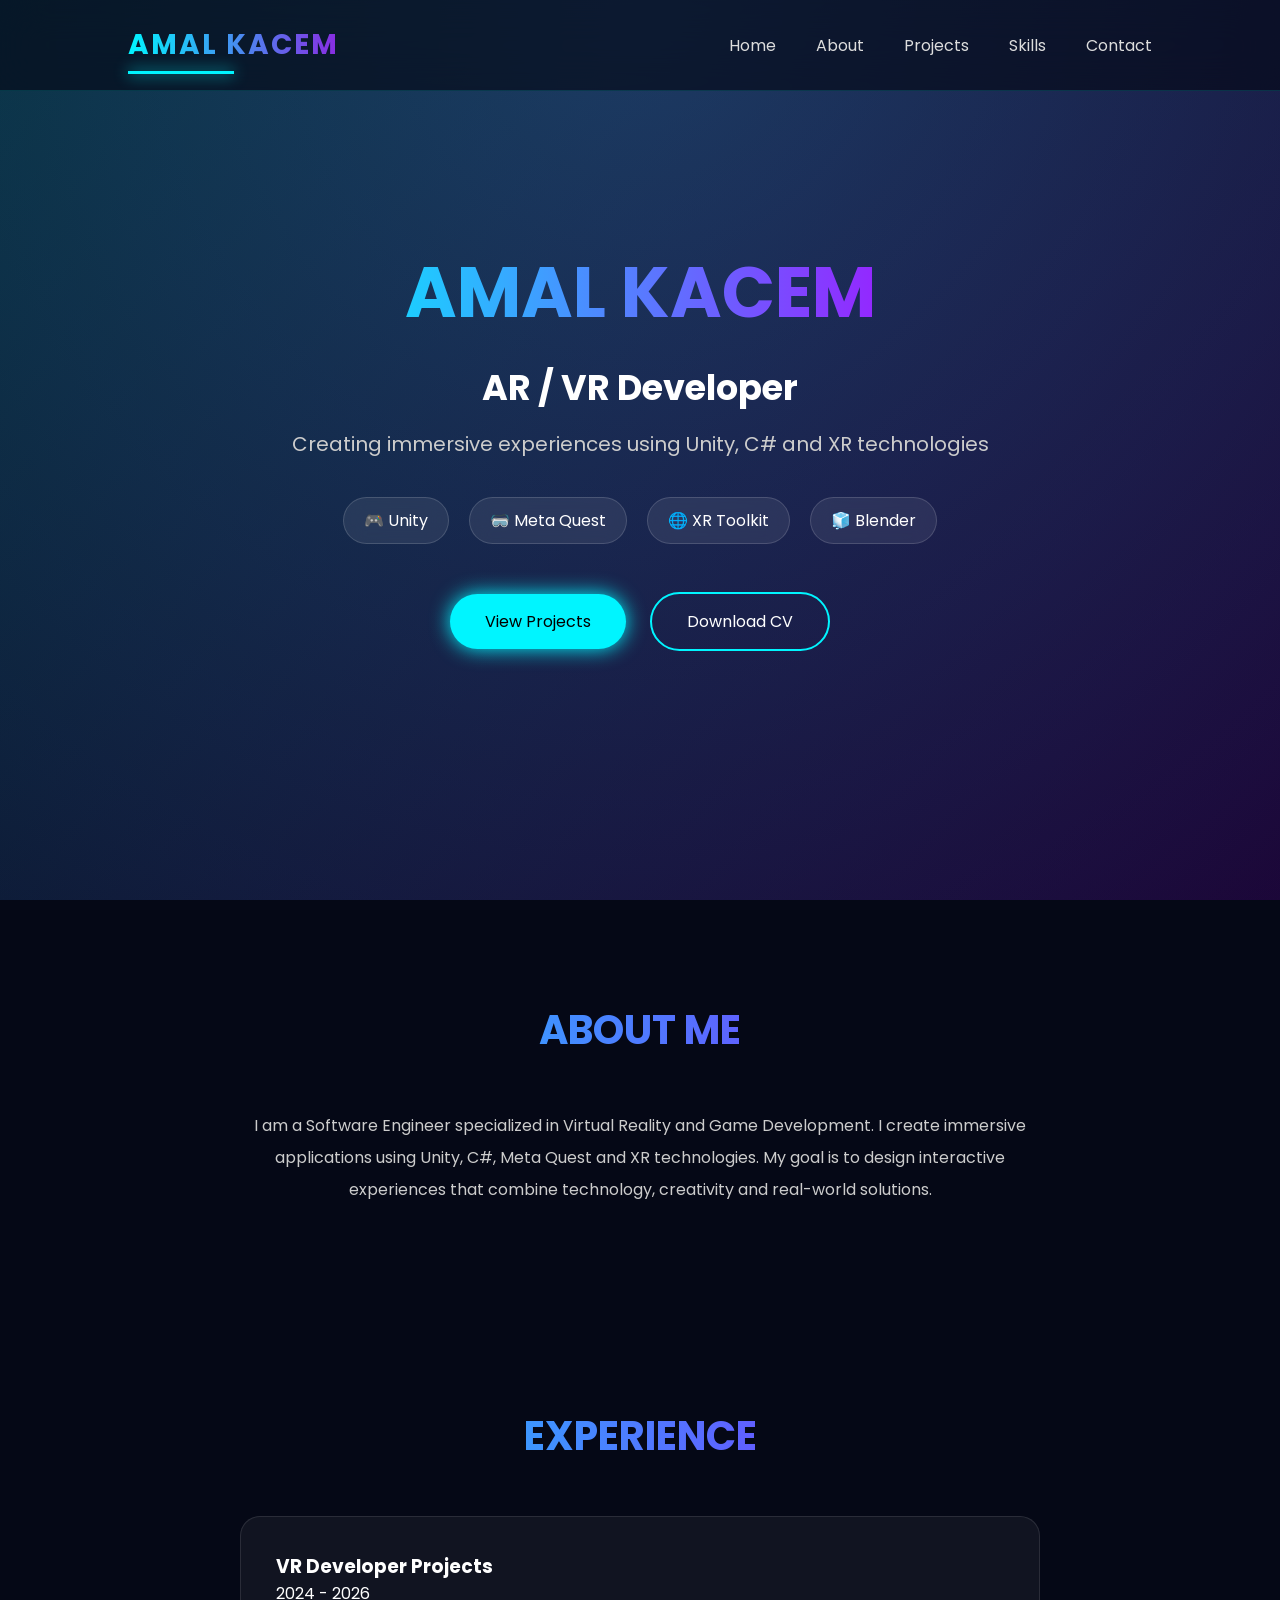
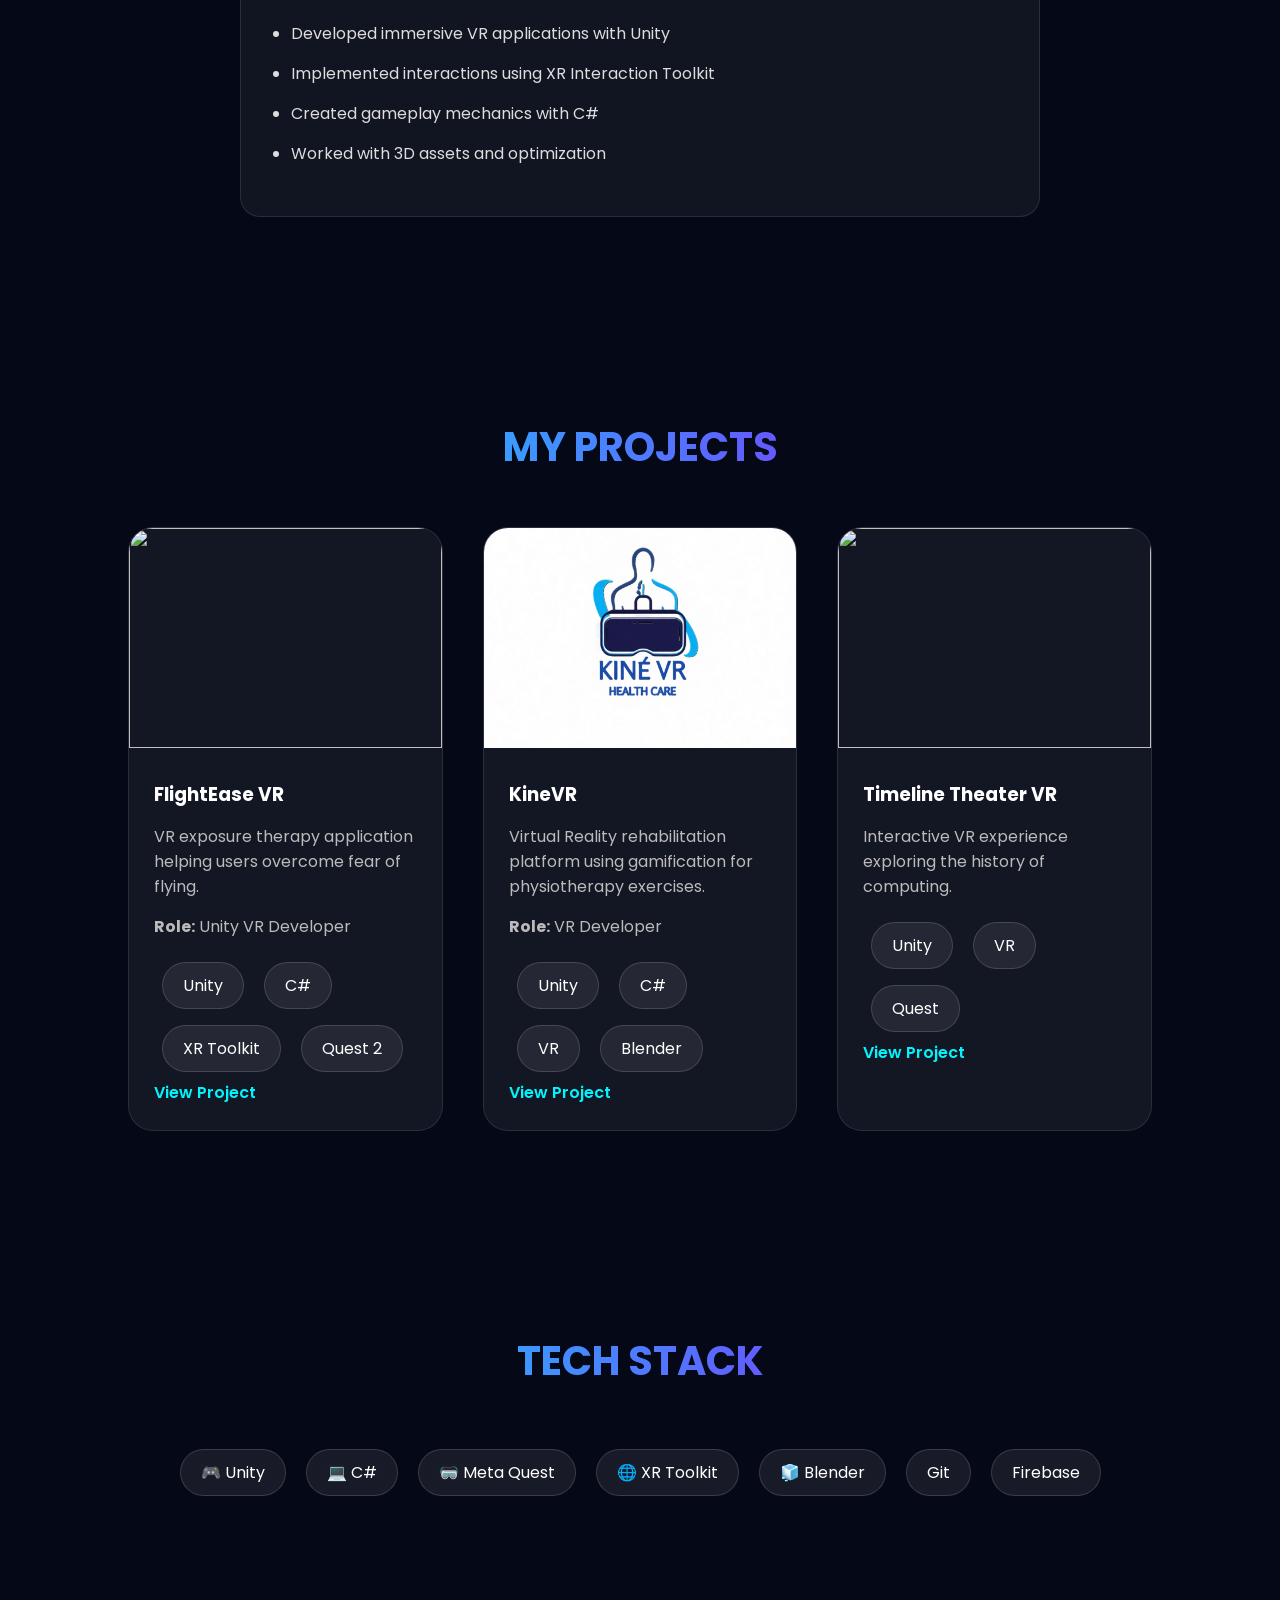
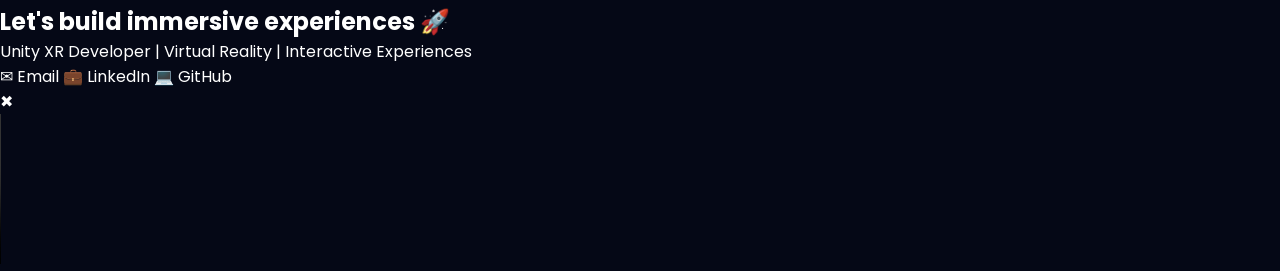
==== index.html @ 582f767a "Update index.html" ====
<!DOCTYPE html>
<html lang="en">

<head>
<meta charset="UTF-8">
<meta name="viewport" content="width=device-width, initial-scale=1.0">

<title>Amal Kacem | AR/VR Developer</title>

<link rel="stylesheet" href="style.css">

<link href="https://fonts.googleapis.com/css2?family=Poppins:wght@300;500;600;700&display=swap" rel="stylesheet">

</head>


<body>


<!-- NAVBAR -->

<header>

<nav>

<div class="logo">
AMAL KACEM
</div>


<div class="nav-links">

<a href="#home">Home</a>
<a href="#about">About</a>
<a href="#projects">Projects</a>
<a href="#skills">Skills</a>
<a href="#contact">Contact</a>

</div>

</nav>

</header>




<!-- HERO -->

<section id="home" class="hero">


<div class="overlay"></div>


<div class="hero-content">


<h1>
AMAL KACEM
</h1>


<h2>
AR / VR Developer
</h2>


<p>
Creating immersive experiences using Unity,
C# and XR technologies
</p>



<div class="badges">

<span>🎮 Unity</span>
<span>🥽 Meta Quest</span>
<span>🌐 XR Toolkit</span>
<span>🧊 Blender</span>

</div>



<div class="buttons">

<a href="#projects" class="btn neon">
View Projects
</a>


<a href="CV UNITY DEV ENG.pdf"
target="_blank"
class="btn outline">

Download CV

</a>


</div>


</div>


</section>







<!-- ABOUT -->


<section id="about" class="section about">


<div>

<h2 class="section-title">
ABOUT ME
</h2>


<p>

I am a Software Engineer specialized in
Virtual Reality and Game Development.

I create immersive applications using
Unity, C#, Meta Quest and XR technologies.

My goal is to design interactive experiences
that combine technology, creativity and real-world solutions.

</p>


</div>


</section>







<!-- EXPERIENCE -->


<section class="section">


<h2 class="section-title">
EXPERIENCE
</h2>



<div class="experience-card">


<h3>
VR Developer Projects
</h3>


<p>
2024 - 2026
</p>


<ul>

<li>
Developed immersive VR applications with Unity
</li>


<li>
Implemented interactions using XR Interaction Toolkit
</li>


<li>
Created gameplay mechanics with C#
</li>


<li>
Worked with 3D assets and optimization
</li>


</ul>


</div>


</section>









<!-- PROJECTS -->

<section id="projects" class="section">


<h2 class="section-title">
MY PROJECTS
</h2>



<div class="projects-grid">





<div class="project-card">


<div class="card-image">

<img src="Assets/images/FlightEase.png">

</div>



<div class="card-content">


<h3>
FlightEase VR
</h3>


<p>

VR exposure therapy application
helping users overcome fear of flying.

</p>


<p>

<strong>Role:</strong>
Unity VR Developer

</p>


<div class="tags">

<span>Unity</span>
<span>C#</span>
<span>XR Toolkit</span>
<span>Quest 2</span>

</div>


<a class="project-btn"
onclick="openProject('aerophobia')">

View Project

</a>


</div>


</div>








<div class="project-card">


<div class="card-image">

<img src="Assets/images/KinéVR.png">

</div>



<div class="card-content">


<h3>
KineVR
</h3>


<p>

Virtual Reality rehabilitation platform
using gamification for physiotherapy exercises.

</p>


<p>

<strong>Role:</strong>
VR Developer

</p>


<div class="tags">

<span>Unity</span>
<span>C#</span>
<span>VR</span>
<span>Blender</span>

</div>


<a class="project-btn">

View Project

</a>


</div>


</div>









<div class="project-card">


<div class="card-image">

<img src="Assets/images/Computing History.png">

</div>



<div class="card-content">


<h3>
Timeline Theater VR
</h3>


<p>

Interactive VR experience exploring
the history of computing.

</p>



<div class="tags">

<span>Unity</span>
<span>VR</span>
<span>Quest</span>

</div>


<a class="project-btn">

View Project

</a>


</div>


</div>




</div>


</section>









<!-- SKILLS -->


<section id="skills" class="section">


<h2 class="section-title">
TECH STACK
</h2>


<div class="skills">


<span>🎮 Unity</span>
<span>💻 C#</span>
<span>🥽 Meta Quest</span>
<span>🌐 XR Toolkit</span>
<span>🧊 Blender</span>
<span>Git</span>
<span>Firebase</span>


</div>


</section>








<!-- CONTACT -->


<footer id="contact" class="contact">

<h2>
Let's build immersive experiences 🚀
</h2>

<p>
Unity XR Developer | Virtual Reality | Interactive Experiences
</p>


<div class="icons">

<a href="mailto:kacemamel8@gmail.com">
✉ Email
</a>


<a href="https://www.linkedin.com/in/amal-kacem/" target="_blank">
💼 LinkedIn
</a>


<a href="https://github.com/AmalK20" target="_blank">
💻 GitHub
</a>

</div>


</footer>





<div id="project-modal"
class="modal">


<div class="modal-content">


<span class="close"
onclick="closeProject()">

✖

</span>


<h2 id="modal-title"></h2>


<video id="modal-video"
controls></video>


<p id="modal-desc"></p>


</div>


</div>



<script src="script.js"></script>


</body>
</html>
---- style.css ----
/* =========================
   GLOBAL STYLE
========================= */

*{
    margin:0;
    padding:0;
    box-sizing:border-box;
    scroll-behavior:smooth;
}


body{

    font-family:'Poppins',sans-serif;
    background:#050816;
    color:white;
}


a{
    text-decoration:none;
    color:white;
}


section{
    padding:100px 10%;
}


/* =========================
 NAVBAR
========================= */


header{

    position:fixed;
    top:0;
    left:0;
    width:100%;
    z-index:999;

    background:
    rgba(5,8,22,0.65);

    backdrop-filter:blur(20px);

    border-bottom:
    1px solid rgba(0,245,255,0.15);

}



nav{

    height:90px;

    display:flex;

    align-items:center;

    justify-content:space-between;

    padding:0 10%;

}



/* LOGO */

.logo{

    font-size:28px;

    font-weight:700;

    letter-spacing:2px;


    background:
    linear-gradient(
        90deg,
        #00f5ff,
        #8a2be2
    );


    -webkit-background-clip:text;

    color:transparent;


    position:relative;

}


.logo::after{

    content:"";

    position:absolute;

    bottom:-8px;

    left:0;

    width:50%;

    height:3px;


    background:#00f5ff;


    box-shadow:
    0 0 15px #00f5ff;


}



/* NAV LINKS */


.nav-links{

    display:flex;

    gap:40px;

}



.nav-links a{


    position:relative;

    font-size:16px;

    color:#ddd;

    transition:.3s;


}



.nav-links a::before{


    content:"";

    position:absolute;

    bottom:-8px;

    left:0;

    width:0;

    height:2px;

    background:#00f5ff;

    transition:.3s;


}



.nav-links a:hover{


    color:#00f5ff;

}



.nav-links a:hover::before{

    width:100%;

}




/* HOVER GLOW */


.nav-links a:hover{

    text-shadow:

    0 0 10px #00f5ff;

}



/* =========================
 HERO
========================= */


.hero{

    height:100vh;

    display:flex;
    align-items:center;
    justify-content:center;

    text-align:center;

    background:
    radial-gradient(circle at top,#182848,#050816);


    position:relative;

}



.overlay{

    position:absolute;
    inset:0;

    background:
    linear-gradient(
        135deg,
        rgba(0,245,255,.15),
        rgba(157,0,255,.15)
    );

}



.hero-content{

    position:relative;
    max-width:900px;

}



.hero h1{

    font-size:70px;

    background:
    linear-gradient(
        90deg,
        #00f5ff,
        #b000ff
    );

    -webkit-background-clip:text;
    color:transparent;

}



.hero h2{

    font-size:35px;
    margin:15px 0;

}



.hero p{

    font-size:20px;
    color:#ccc;

}




/* BADGES */


.badges{

    margin:30px 0;

}


.badges span,
.skills span,
.tags span{


    display:inline-block;

    padding:10px 20px;

    margin:8px;

    border-radius:30px;

    background:
    rgba(255,255,255,.08);

    border:1px solid rgba(255,255,255,.15);

    backdrop-filter:blur(10px);

}



/* BUTTONS */


.btn{

    display:inline-block;

    padding:15px 35px;

    margin:10px;

    border-radius:30px;

    transition:.3s;

}



.neon{

    background:#00f5ff;

    color:#000;

    box-shadow:
    0 0 20px #00f5ff;

}


.outline{

    border:2px solid #00f5ff;

}



.btn:hover{

    transform:translateY(-5px);

}



/* =========================
 TITLES
========================= */


.section-title{

    text-align:center;

    font-size:40px;

    margin-bottom:50px;


    background:
    linear-gradient(
    90deg,
    #00f5ff,
    #9d00ff
    );


    -webkit-background-clip:text;

    color:transparent;

}




/* =========================
 ABOUT
========================= */


.about p{

    max-width:800px;

    margin:auto;

    text-align:center;

    line-height:2;

    color:#ccc;

}



/* =========================
 EXPERIENCE
========================= */


.experience-card{


    max-width:800px;

    margin:auto;

    padding:35px;


    background:
    rgba(255,255,255,.05);


    border-radius:20px;


    border:1px solid rgba(255,255,255,.1);


}



.experience-card li{

    margin:15px;

    color:#ddd;

}




/* =========================
 PROJECTS
========================= */


.projects-grid{


display:grid;

grid-template-columns:
repeat(auto-fit,minmax(300px,1fr));


gap:40px;


}




.project-card{


background:
rgba(255,255,255,.06);


border-radius:25px;


overflow:hidden;


border:1px solid rgba(255,255,255,.1);


transition:.4s;


}



.project-card:hover{


transform:
translateY(-15px);


box-shadow:
0 0 30px rgba(0,245,255,.3);


}




.card-image img{


width:100%;

height:220px;

object-fit:cover;


}



.card-content{


padding:25px;


}



.card-content p{


color:#bbb;

margin:15px 0;


}




.project-btn{


cursor:pointer;

color:#00f5ff;

font-weight:600;


}





/* =========================
 SKILLS
========================= */


.skills{


text-align:center;


}



/* =========================
 CONTACT
========================= */


header{

    position:fixed;
    top:0;
    left:0;
    width:100%;
    z-index:999;

    background:
    rgba(5,8,22,0.65);

    backdrop-filter:blur(20px);

    border-bottom:
    1px solid rgba(0,245,255,0.15);

}



nav{

    height:90px;

    display:flex;

    align-items:center;

    justify-content:space-between;

    padding:0 10%;

}



/* LOGO */

.logo{

    font-size:28px;

    font-weight:700;

    letter-spacing:2px;


    background:
    linear-gradient(
        90deg,
        #00f5ff,
        #8a2be2
    );


    -webkit-background-clip:text;

    color:transparent;


    position:relative;

}


.logo::after{

    content:"";

    position:absolute;

    bottom:-8px;

    left:0;

    width:50%;

    height:3px;


    background:#00f5ff;


    box-shadow:
    0 0 15px #00f5ff;


}



/* NAV LINKS */


.nav-links{

    display:flex;

    gap:40px;

}



.nav-links a{


    position:relative;

    font-size:16px;

    color:#ddd;

    transition:.3s;


}



.nav-links a::before{


    content:"";

    position:absolute;

    bottom:-8px;

    left:0;

    width:0;

    height:2px;

    background:#00f5ff;

    transition:.3s;


}



.nav-links a:hover{


    color:#00f5ff;

}



.nav-links a:hover::before{

    width:100%;

}




/* HOVER GLOW */


.nav-links a:hover{

    text-shadow:

    0 0 10px #00f5ff;

}


}
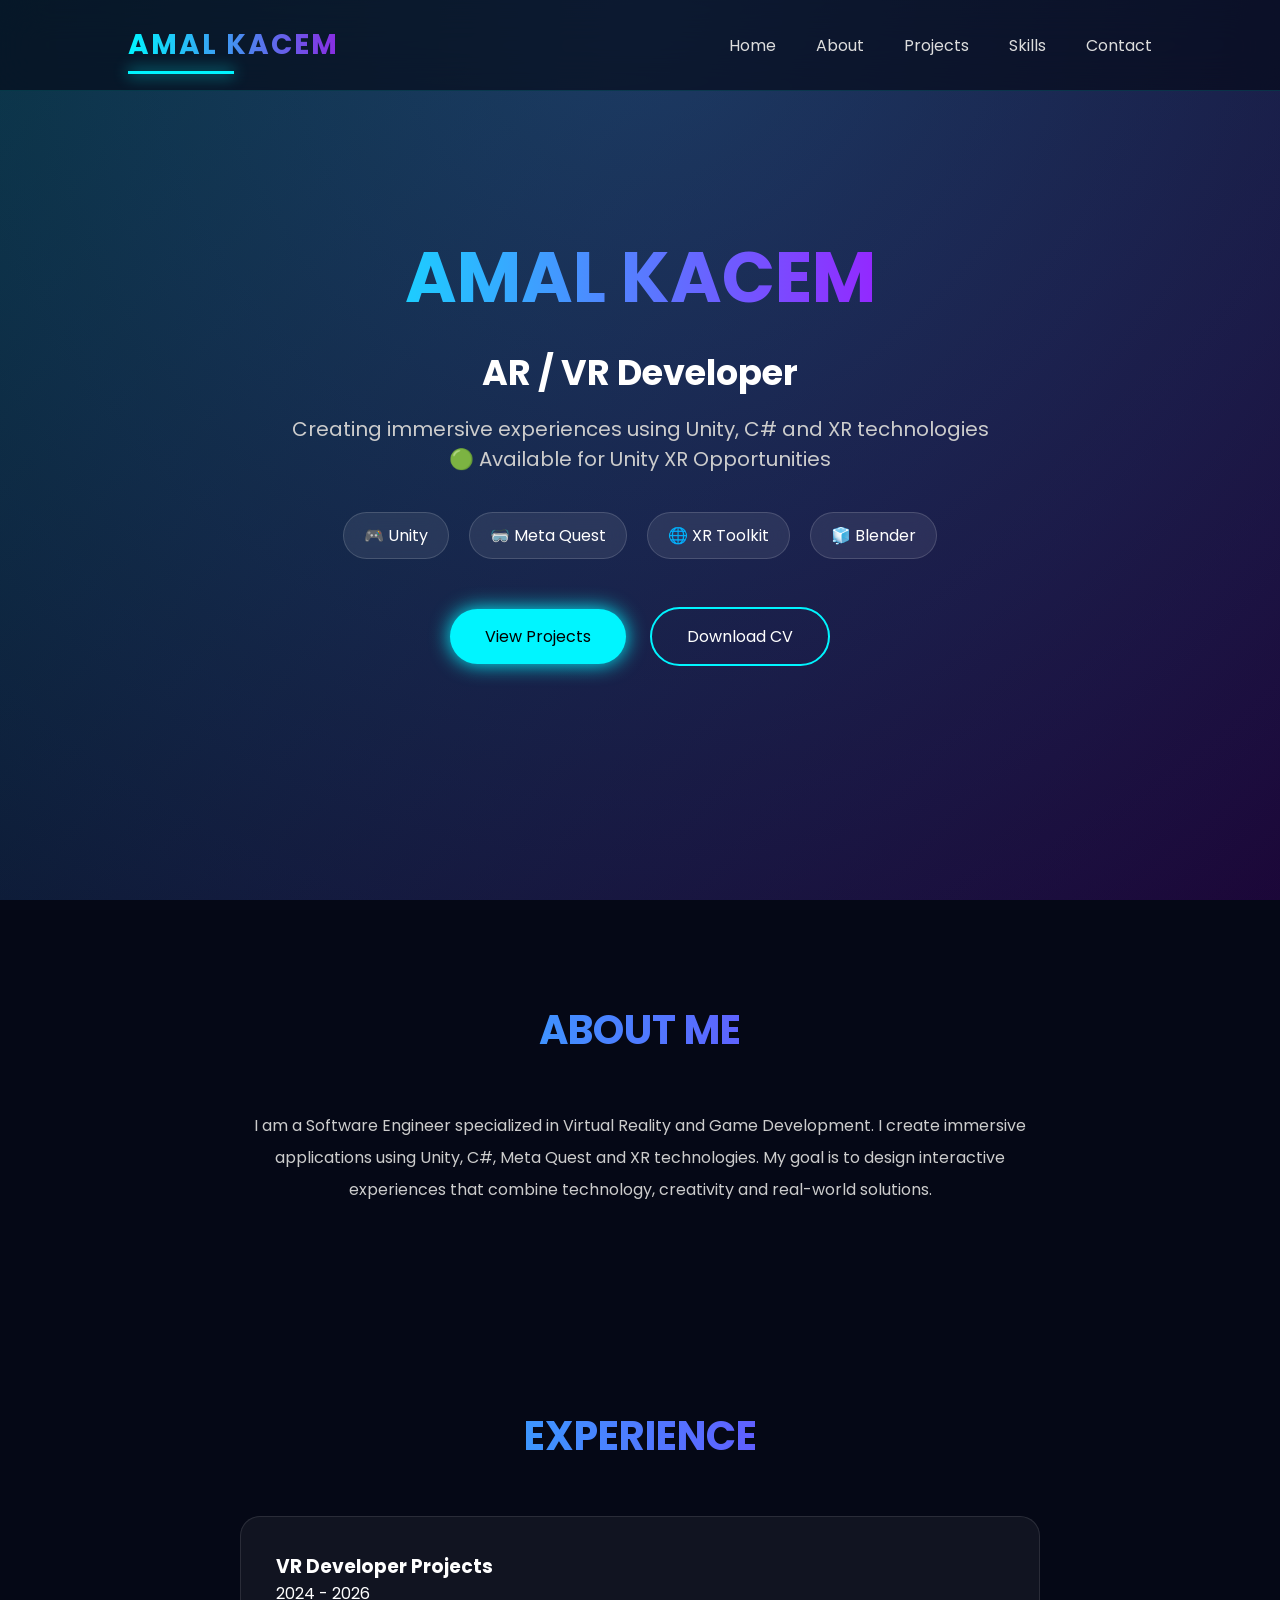
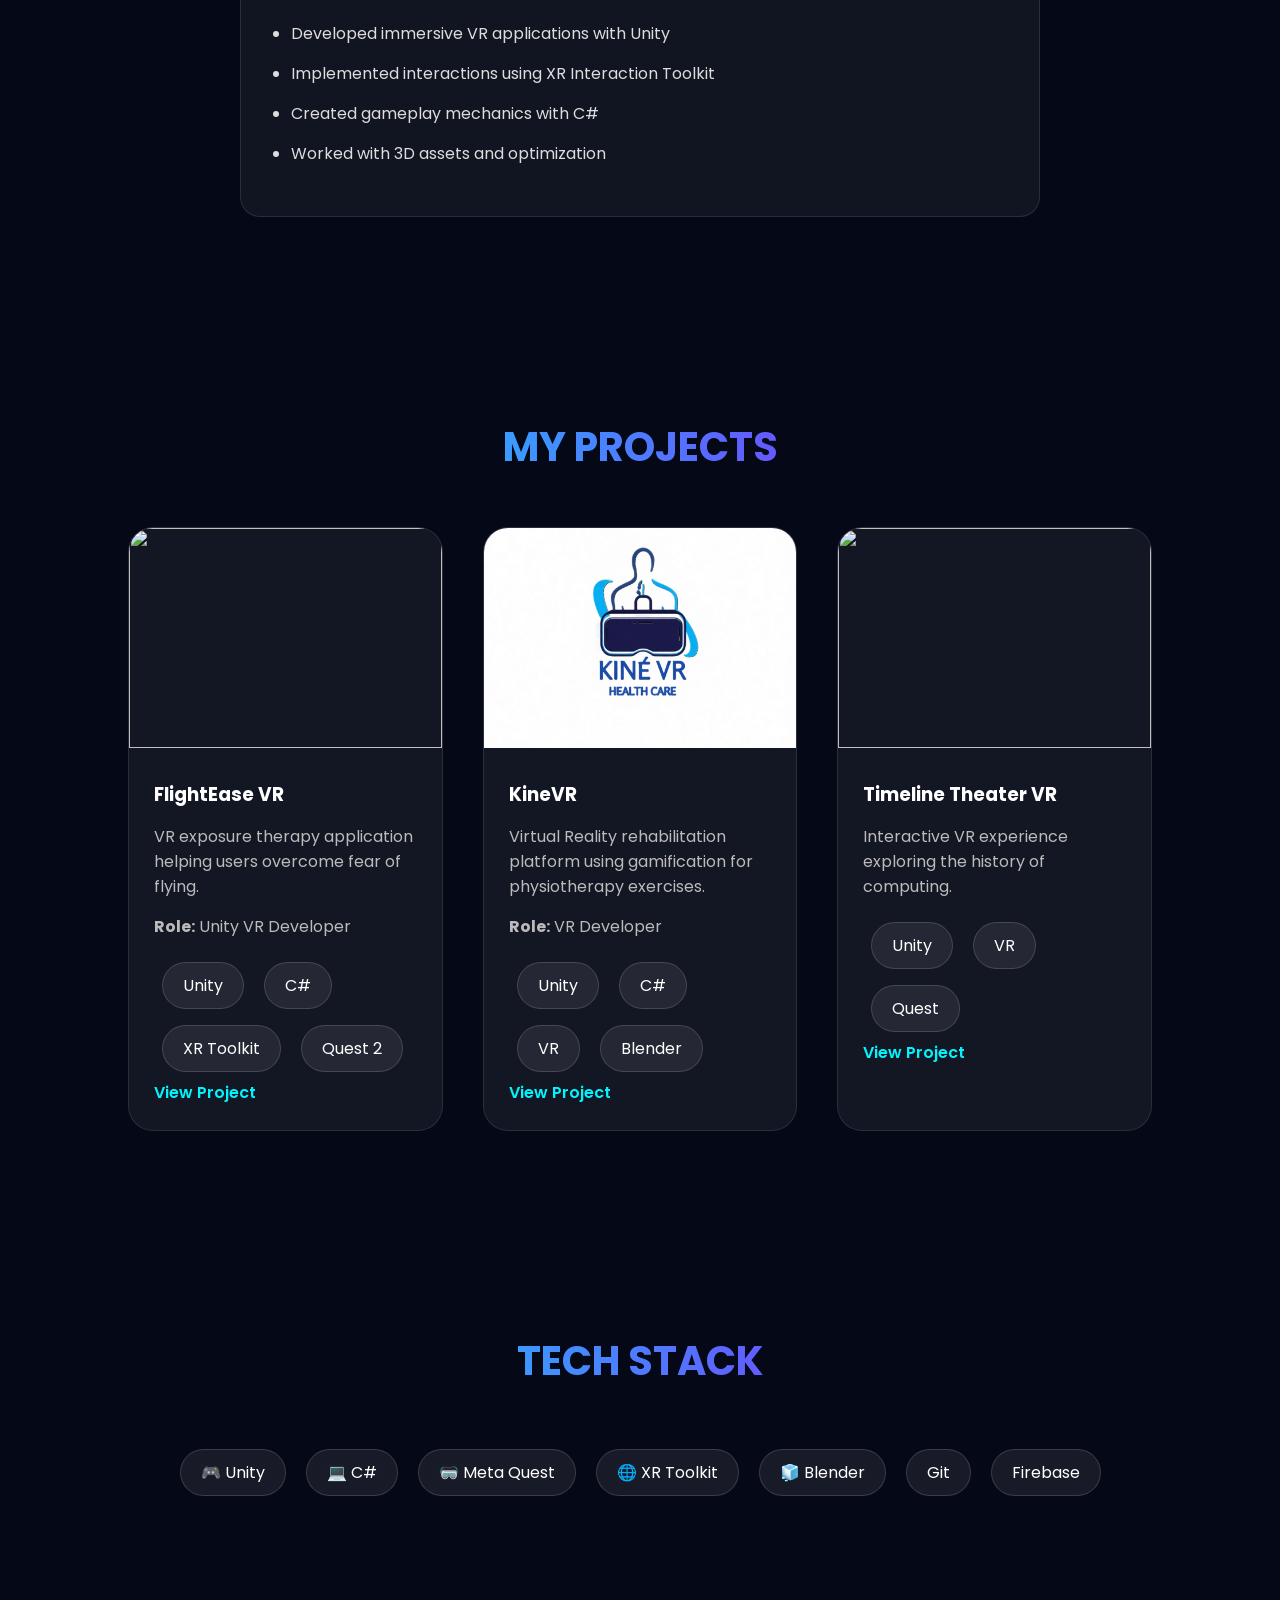
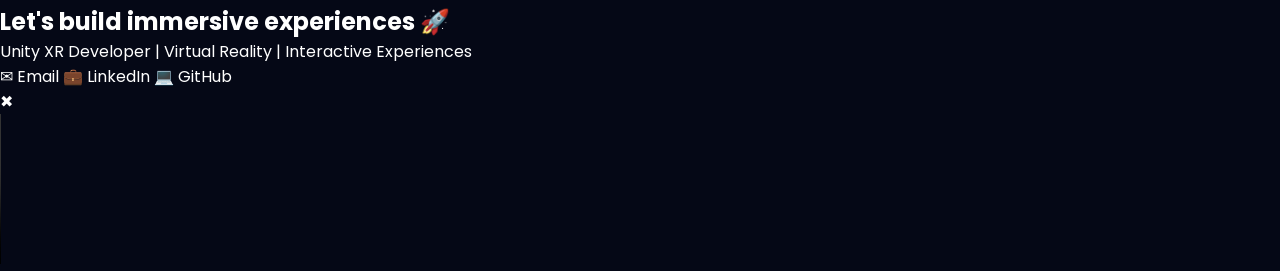
==== commit 663439ca: "Update index.html" ====
--- a/index.html
+++ b/index.html
@@ -71,7 +71,9 @@
 C# and XR technologies
 </p>
 
-
+<p>
+  🟢 Available for Unity XR Opportunities
+</p>
 
 <div class="badges">
 
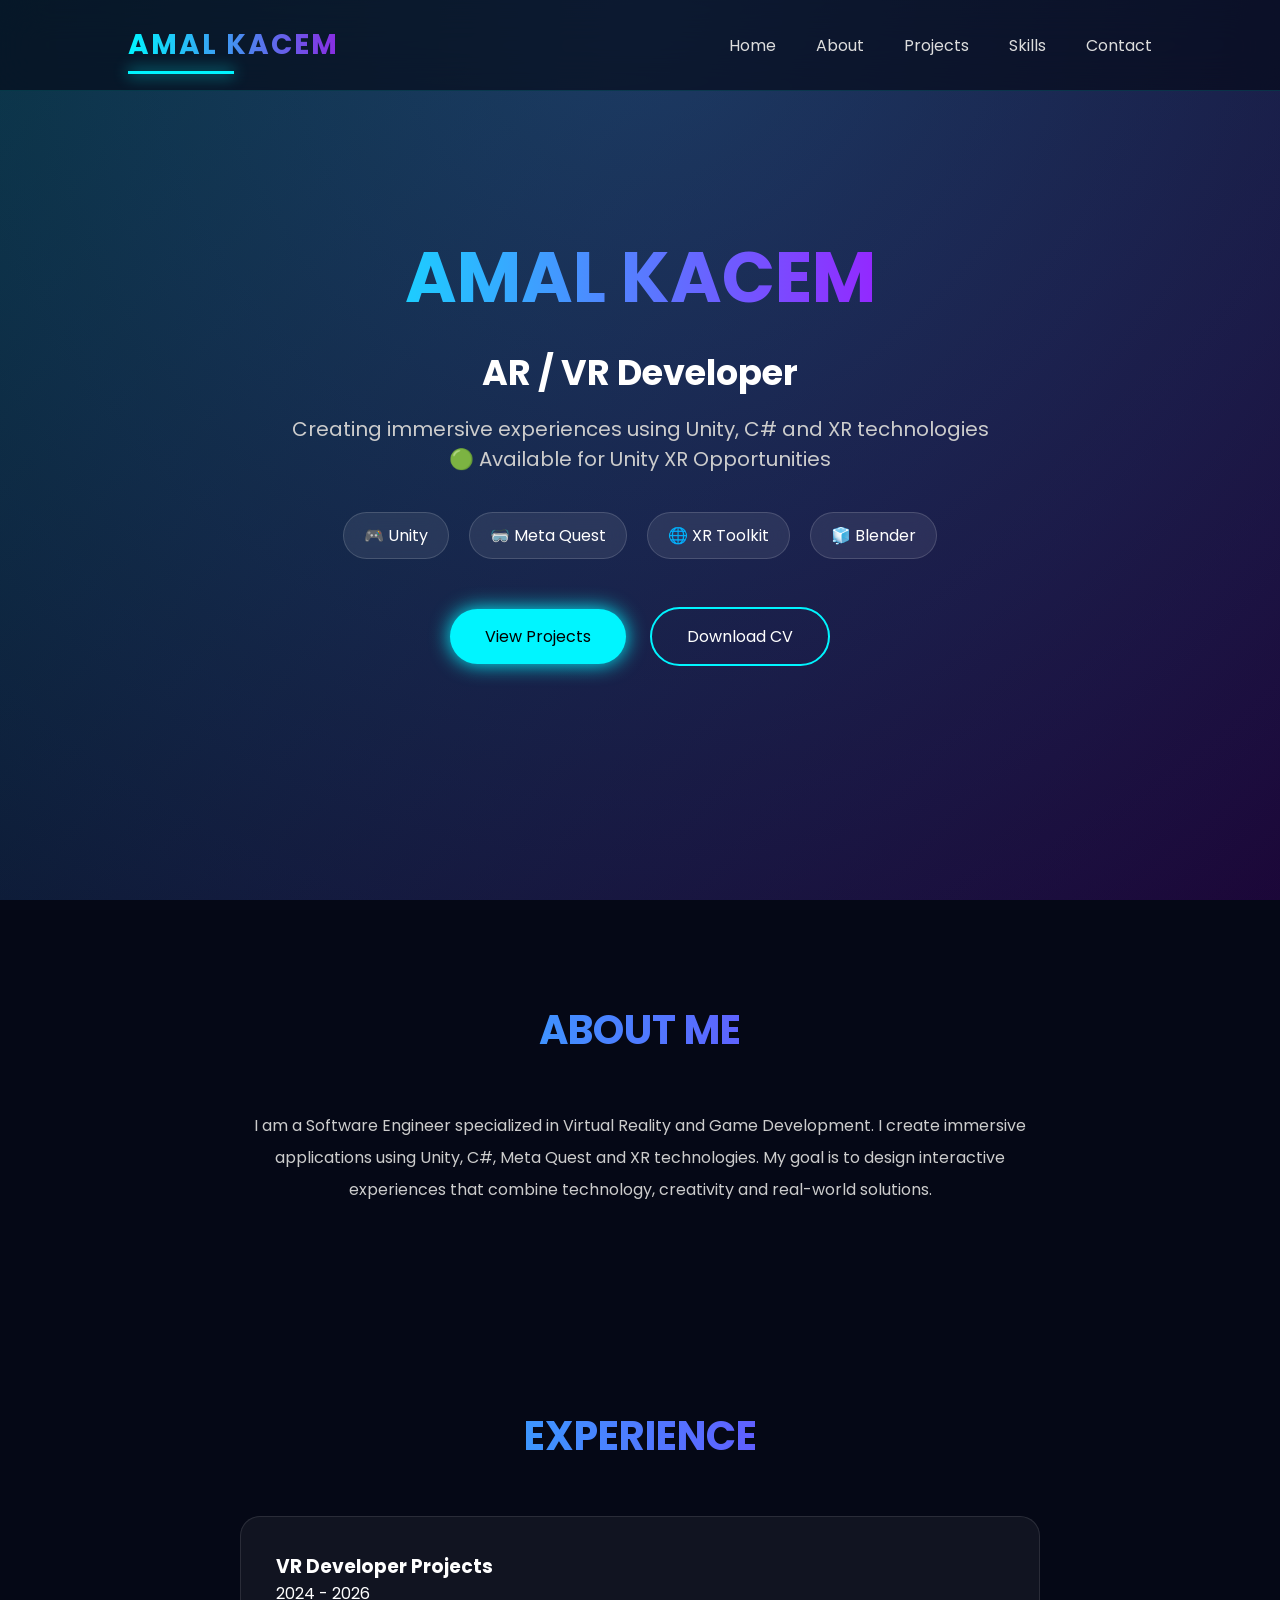
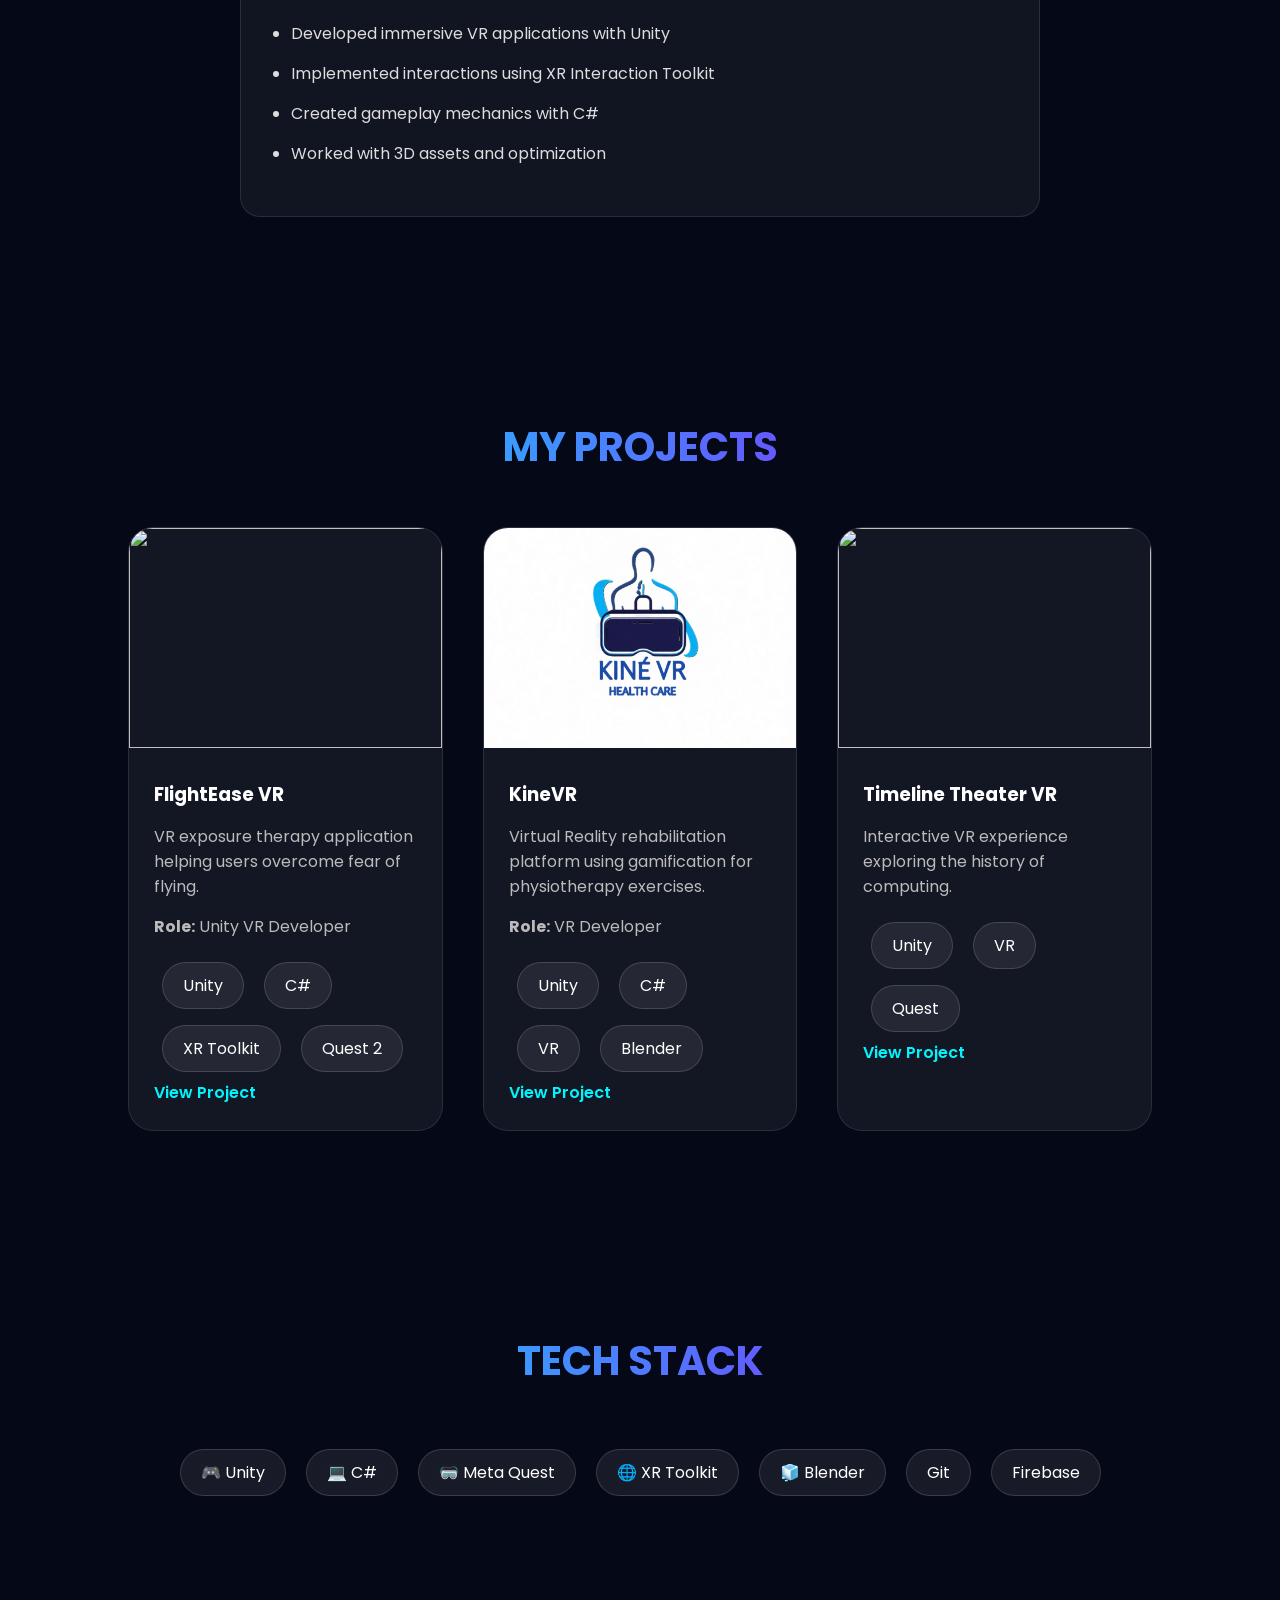
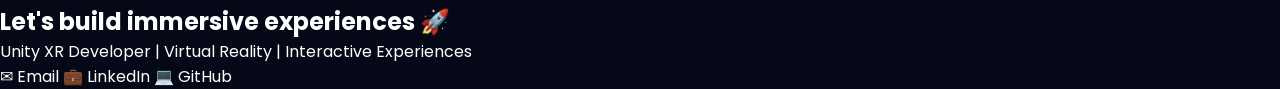
==== commit 477e8a5d: "Update index.html" ====
--- a/index.html
+++ b/index.html
@@ -503,32 +503,6 @@
 
 
 
-<div id="project-modal"
-class="modal">
-
-
-<div class="modal-content">
-
-
-<span class="close"
-onclick="closeProject()">
-
-✖
-
-</span>
-
-
-<h2 id="modal-title"></h2>
-
-
-<video id="modal-video"
-controls></video>
-
-
-<p id="modal-desc"></p>
-
-
-</div>
 
 
 </div>
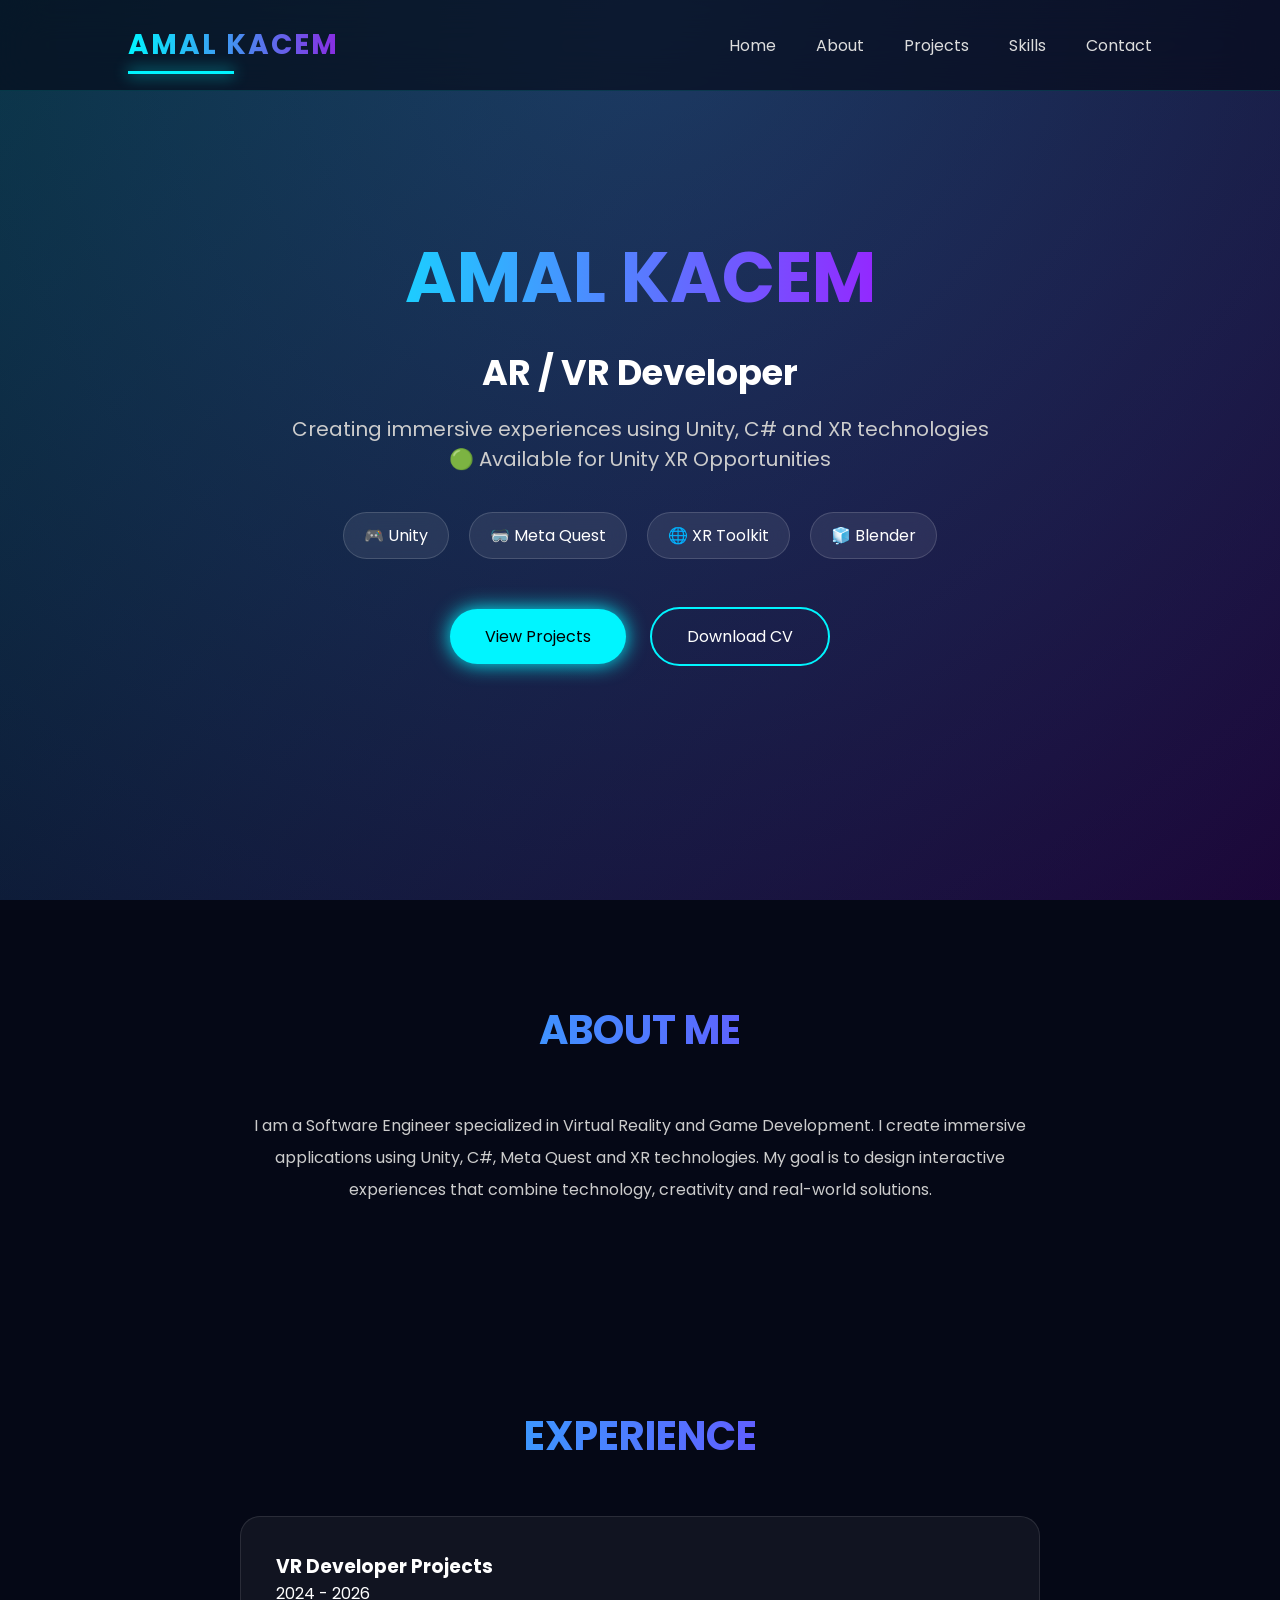
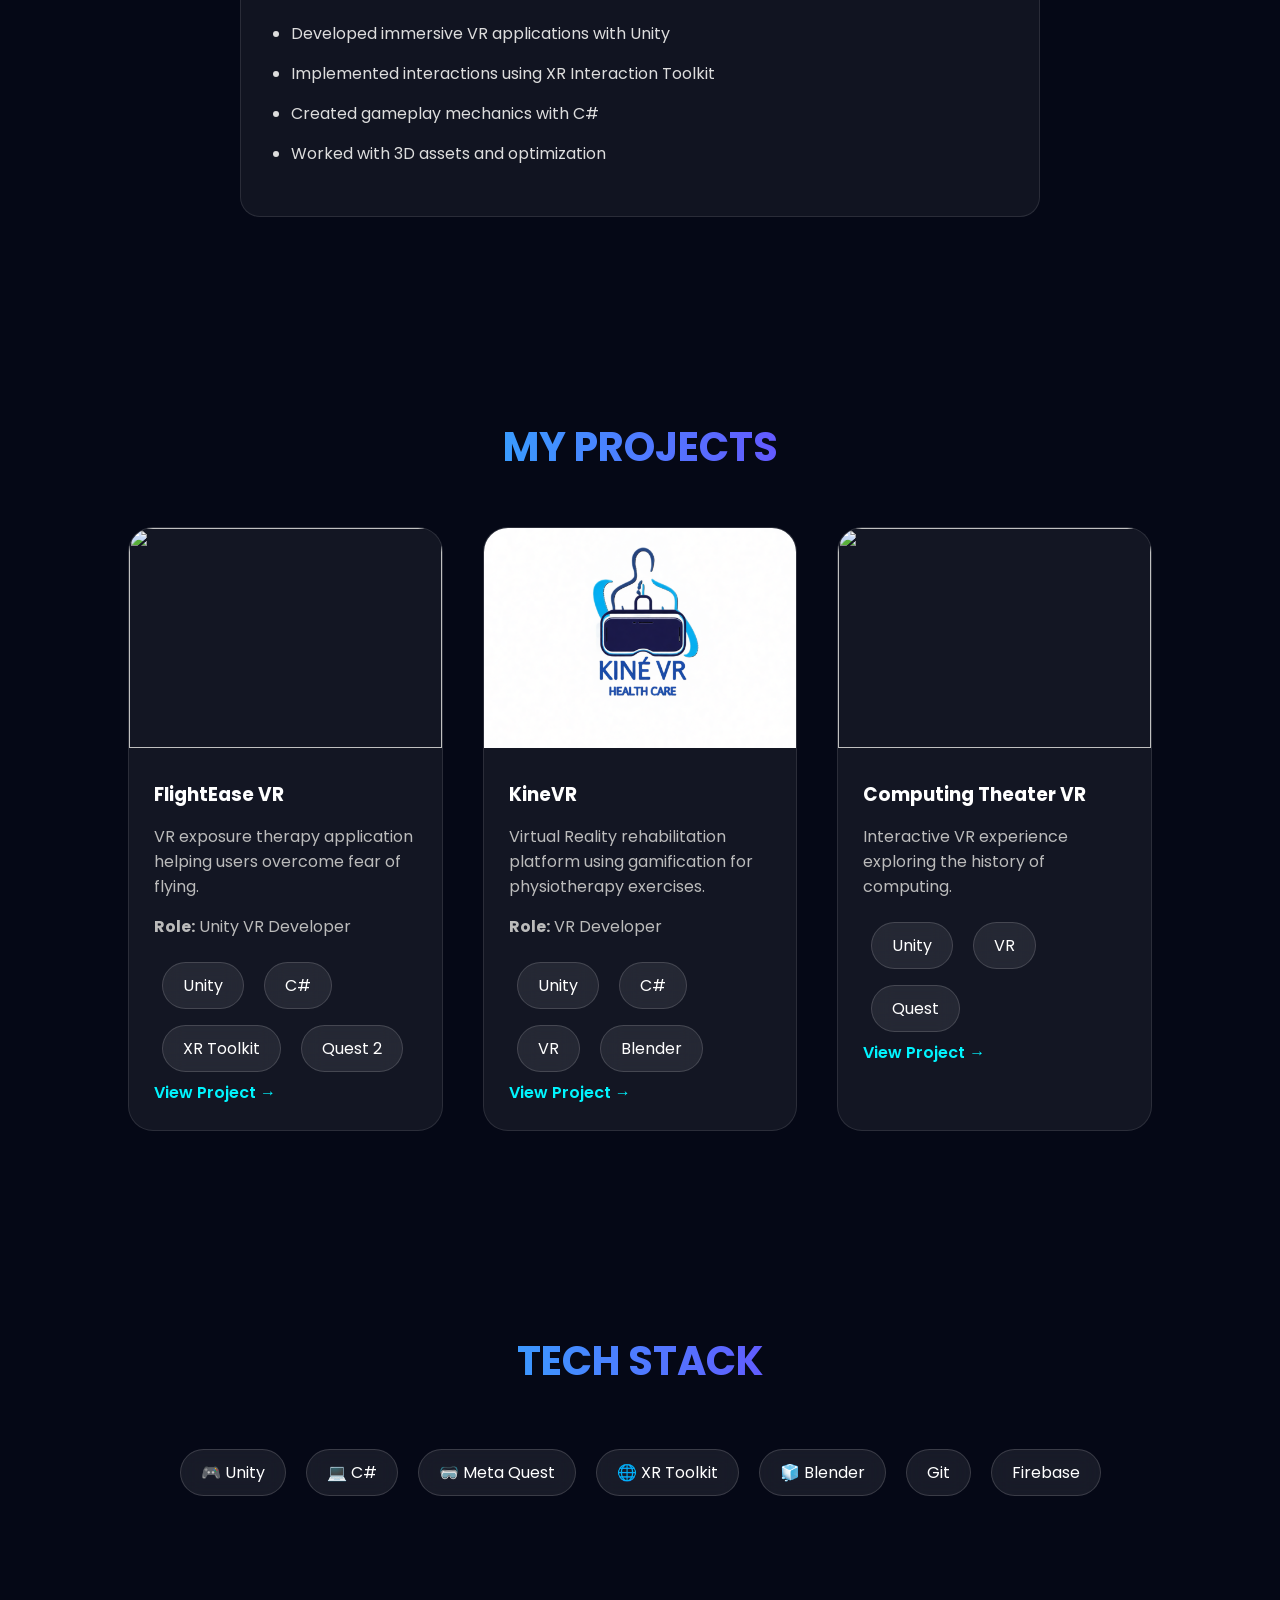
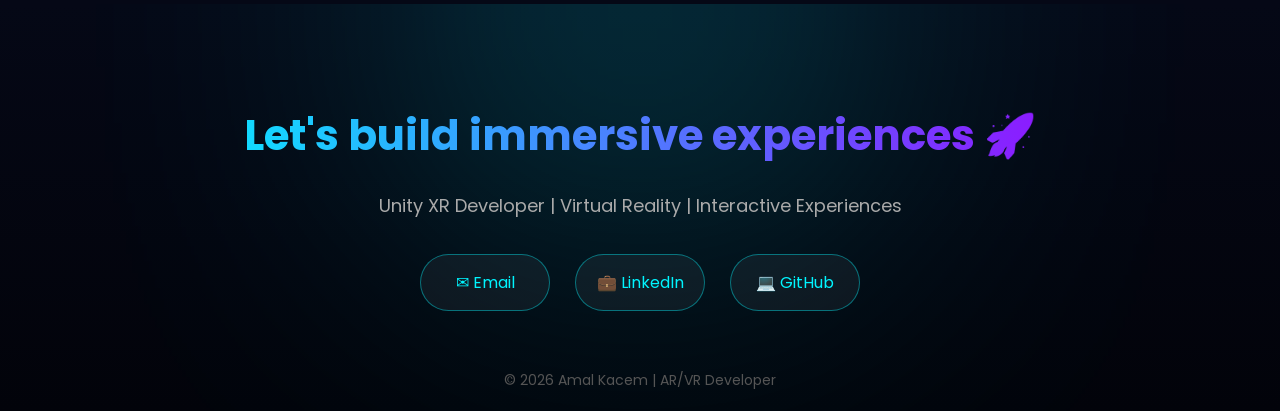
==== commit 8b417d01: "Update index.html" ====
--- a/index.html
+++ b/index.html
@@ -279,13 +279,9 @@
 </div>
 
 
-<a class="project-btn"
-onclick="openProject('aerophobia')">
-
-View Project
-
-</a>
-
+<a class="project-btn" href="Projects/FlightEase.html">
+View Project →
+</a>
 
 </div>
 
@@ -344,10 +340,8 @@
 </div>
 
 
-<a class="project-btn">
-
-View Project
-
+<a class="project-btn" href="Projects/KineVr.html">
+View Project →
 </a>
 
 
@@ -379,7 +373,7 @@
 
 
 <h3>
-Timeline Theater VR
+Computing Theater VR
 </h3>
 
 
@@ -401,10 +395,8 @@
 </div>
 
 
-<a class="project-btn">
-
-View Project
-
+<a class="project-btn" href="Projects/TheaterVR.html">
+View Project →
 </a>
 
 
--- a/style.css
+++ b/style.css
@@ -603,58 +603,79 @@
 ========================= */
 
 
-header{
-
-    position:fixed;
-    top:0;
-    left:0;
-    width:100%;
-    z-index:999;
-
-    background:
-    rgba(5,8,22,0.65);
-
-    backdrop-filter:blur(20px);
-
-    border-bottom:
-    1px solid rgba(0,245,255,0.15);
-
-}
-
-
-
-nav{
-
-    height:90px;
-
-    display:flex;
-
-    align-items:center;
-
-    justify-content:space-between;
-
-    padding:0 10%;
-
-}
-
-
-
-/* LOGO */
-
-.logo{
-
-    font-size:28px;
-
-    font-weight:700;
-
-    letter-spacing:2px;
-
-
-    background:
+.contact{
+
+
+    position:relative;
+
+    padding:100px 10%;
+
+
+    text-align:center;
+
+
+    background:
+
+    linear-gradient(
+        180deg,
+        #050816,
+        #02030a
+    );
+
+
+    overflow:hidden;
+
+
+}
+
+
+
+.contact::before{
+
+
+    content:"";
+
+    position:absolute;
+
+    width:400px;
+
+    height:400px;
+
+    top:-200px;
+
+    left:50%;
+
+    transform:translateX(-50%);
+
+
+    background:#00f5ff;
+
+
+    filter:blur(150px);
+
+    opacity:.25;
+
+
+}
+
+
+
+
+.contact h2{
+
+
+    position:relative;
+
+
+    font-size:42px;
+
+
+    background:
+
     linear-gradient(
         90deg,
         #00f5ff,
-        #8a2be2
+        #9d00ff
     );
 
 
@@ -663,113 +684,131 @@
     color:transparent;
 
 
+}
+
+
+
+.contact p{
+
+
     position:relative;
 
-}
-
-
-.logo::after{
-
-    content:"";
+    margin:25px;
+
+    color:#aaa;
+
+    font-size:18px;
+
+
+}
+
+
+
+/* SOCIAL BUTTONS */
+
+
+.icons{
+
+
+    display:flex;
+
+    justify-content:center;
+
+    gap:25px;
+
+    margin-top:35px;
+
+
+}
+
+
+
+.icons a{
+
+
+    width:130px;
+
+    padding:15px;
+
+
+    border-radius:30px;
+
+
+    border:
+
+    1px solid rgba(0,245,255,.4);
+
+
+
+    color:#00f5ff;
+
+
+    background:
+
+    rgba(255,255,255,.05);
+
+
+
+    transition:.4s;
+
+
+}
+
+
+
+
+.icons a:hover{
+
+
+    background:#00f5ff;
+
+    color:#000;
+
+
+    box-shadow:
+
+    0 0 25px #00f5ff;
+
+
+    transform:
+
+    translateY(-8px);
+
+
+}
+
+
+
+/* FOOTER LINE */
+
+
+.contact::after{
+
+
+    content:"© 2026 Amal Kacem | AR/VR Developer";
+
 
     position:absolute;
 
-    bottom:-8px;
+    bottom:20px;
 
     left:0;
 
-    width:50%;
-
-    height:3px;
-
-
-    background:#00f5ff;
-
-
-    box-shadow:
-    0 0 15px #00f5ff;
-
-
-}
-
-
-
-/* NAV LINKS */
-
-
-.nav-links{
-
-    display:flex;
-
-    gap:40px;
-
-}
-
-
-
-.nav-links a{
-
-
-    position:relative;
-
-    font-size:16px;
-
-    color:#ddd;
-
-    transition:.3s;
-
-
-}
-
-
-
-.nav-links a::before{
-
-
-    content:"";
-
-    position:absolute;
-
-    bottom:-8px;
-
-    left:0;
-
-    width:0;
-
-    height:2px;
-
-    background:#00f5ff;
-
-    transition:.3s;
-
-
-}
-
+    width:100%;
+
+
+    color:#555;
+
+    font-size:14px;
+
+
+}
+
+/* HOVER GLOW */
 
 
 .nav-links a:hover{
 
-
-    color:#00f5ff;
-
-}
-
-
-
-.nav-links a:hover::before{
-
-    width:100%;
-
-}
-
-
-
-
-/* HOVER GLOW */
-
-
-.nav-links a:hover{
-
     text-shadow:
 
     0 0 10px #00f5ff;
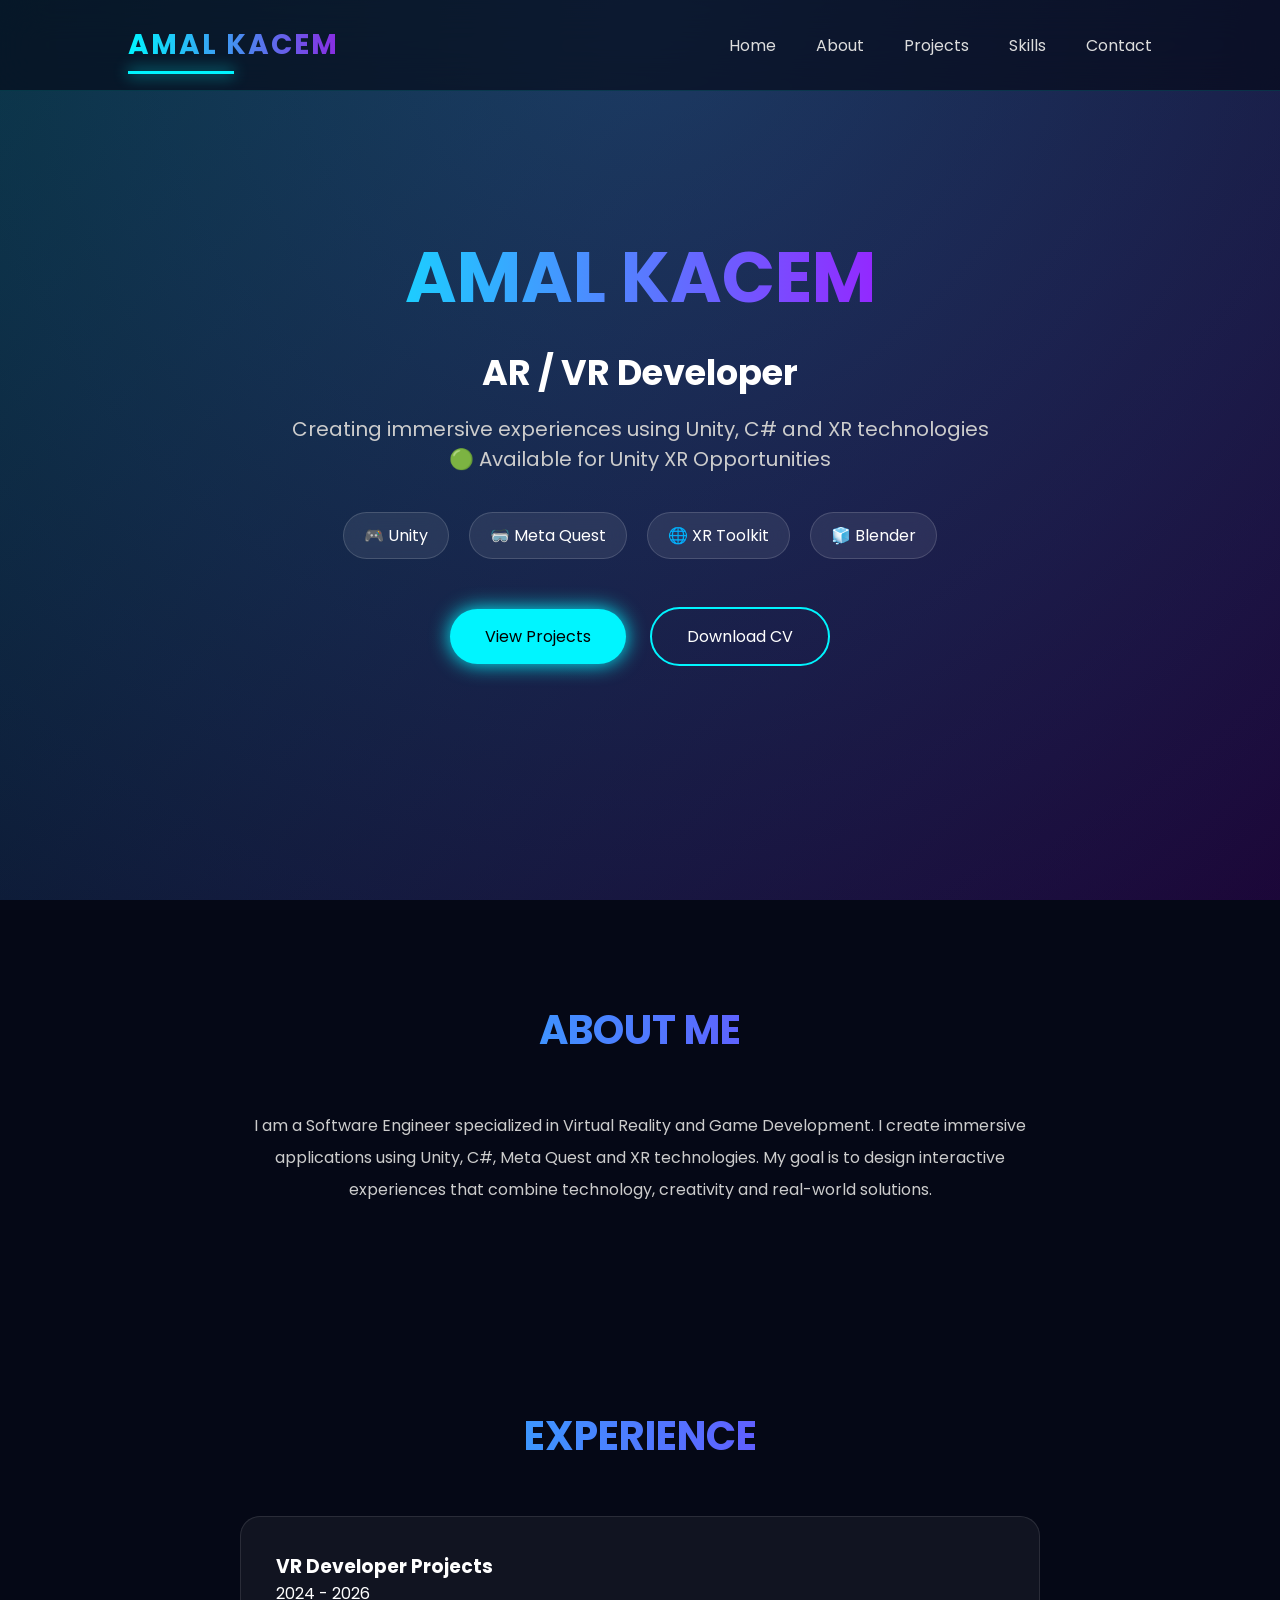
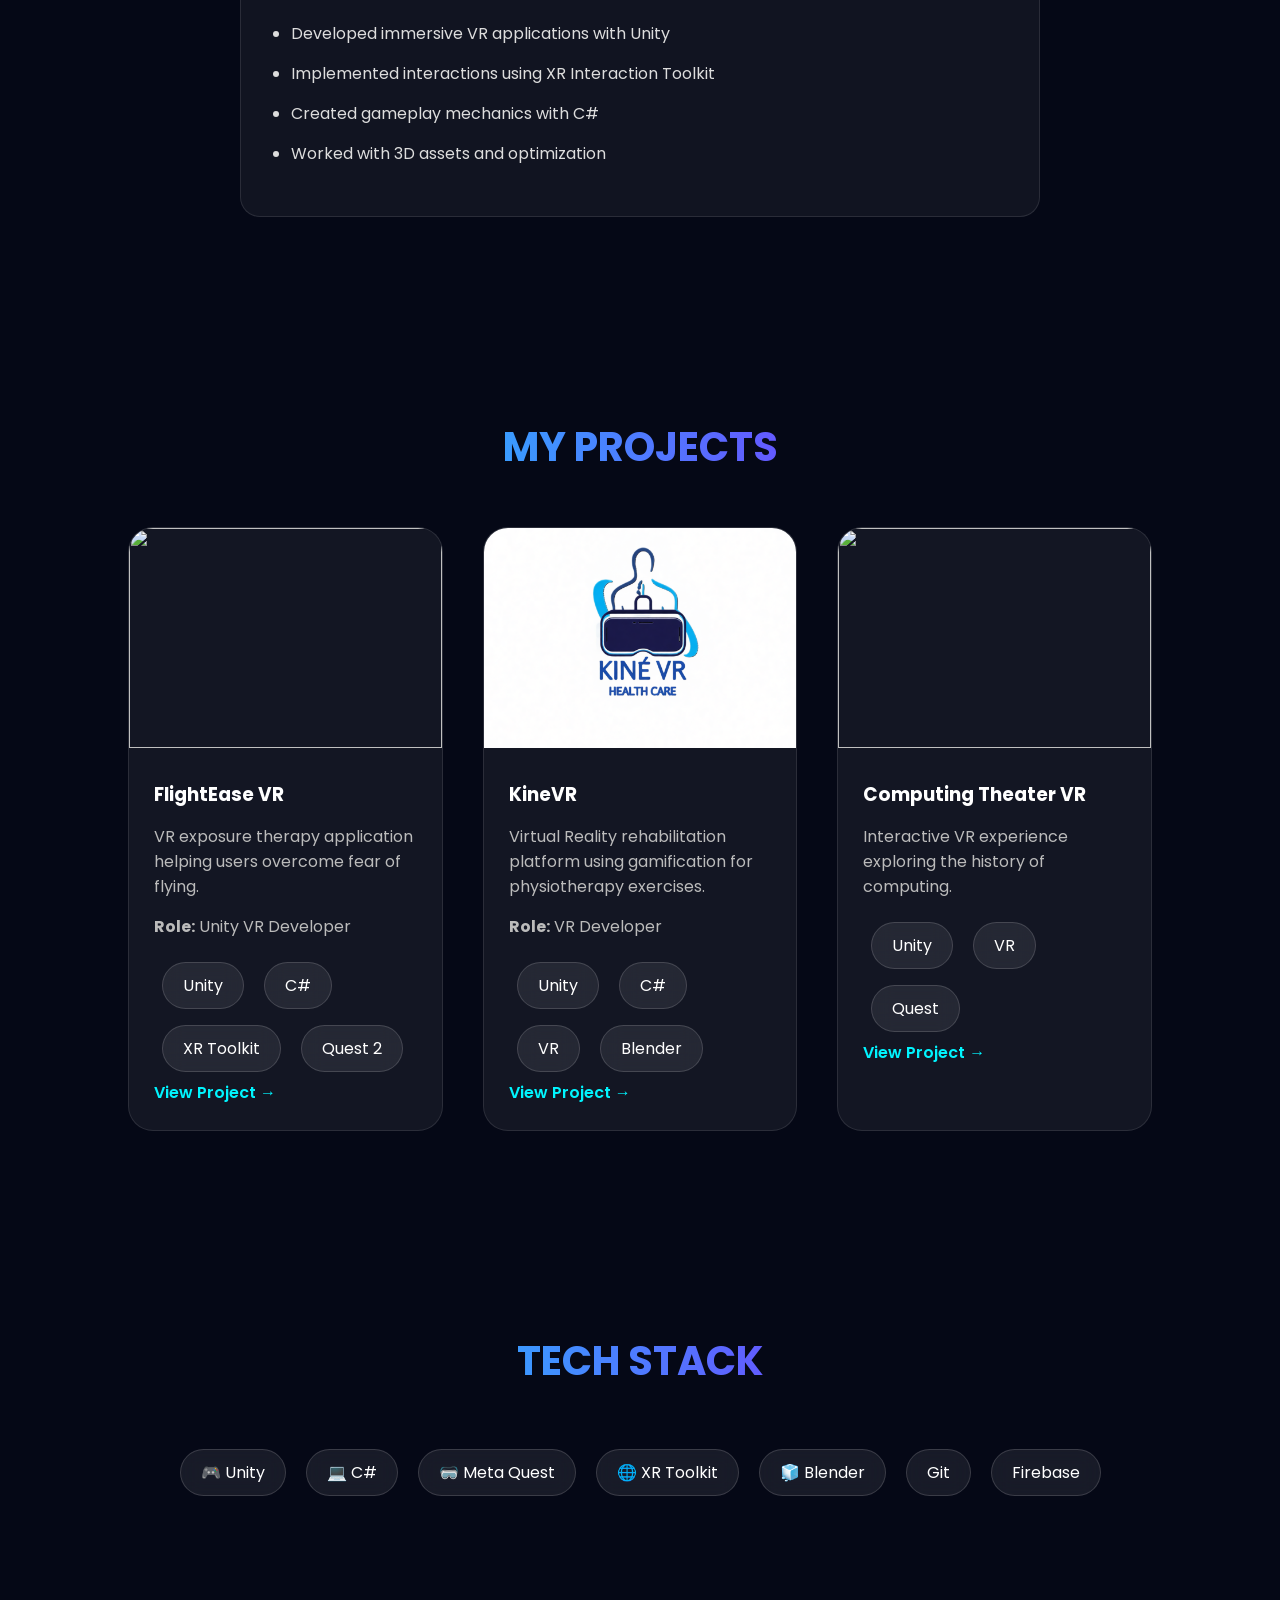
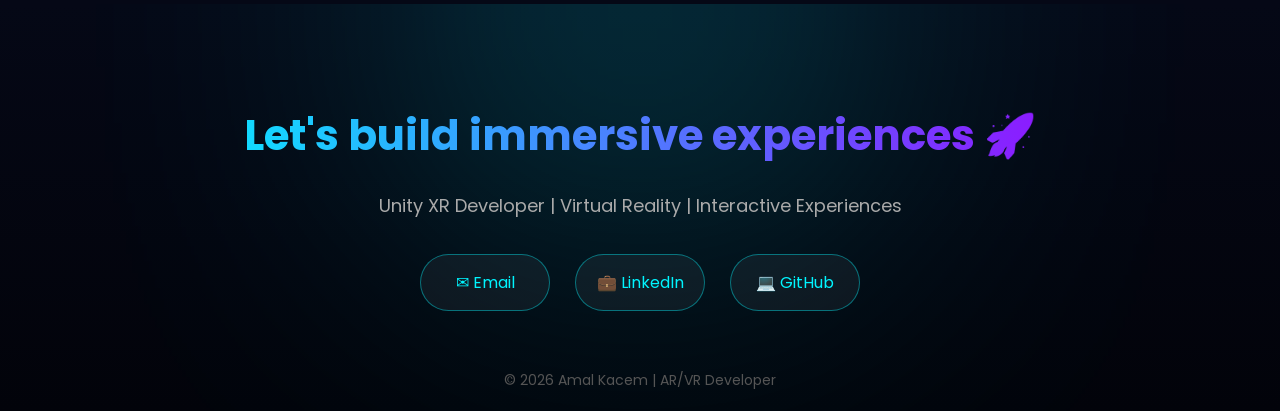
==== commit 9feb1867: "Update index.html" ====
--- a/index.html
+++ b/index.html
@@ -5,7 +5,7 @@
 <meta charset="UTF-8">
 <meta name="viewport" content="width=device-width, initial-scale=1.0">
 
-<title>Amal Kacem | AR/VR Developer</title>
+<title>Amal Kacem | Unity Developer</title>
 
 <link rel="stylesheet" href="style.css">
 
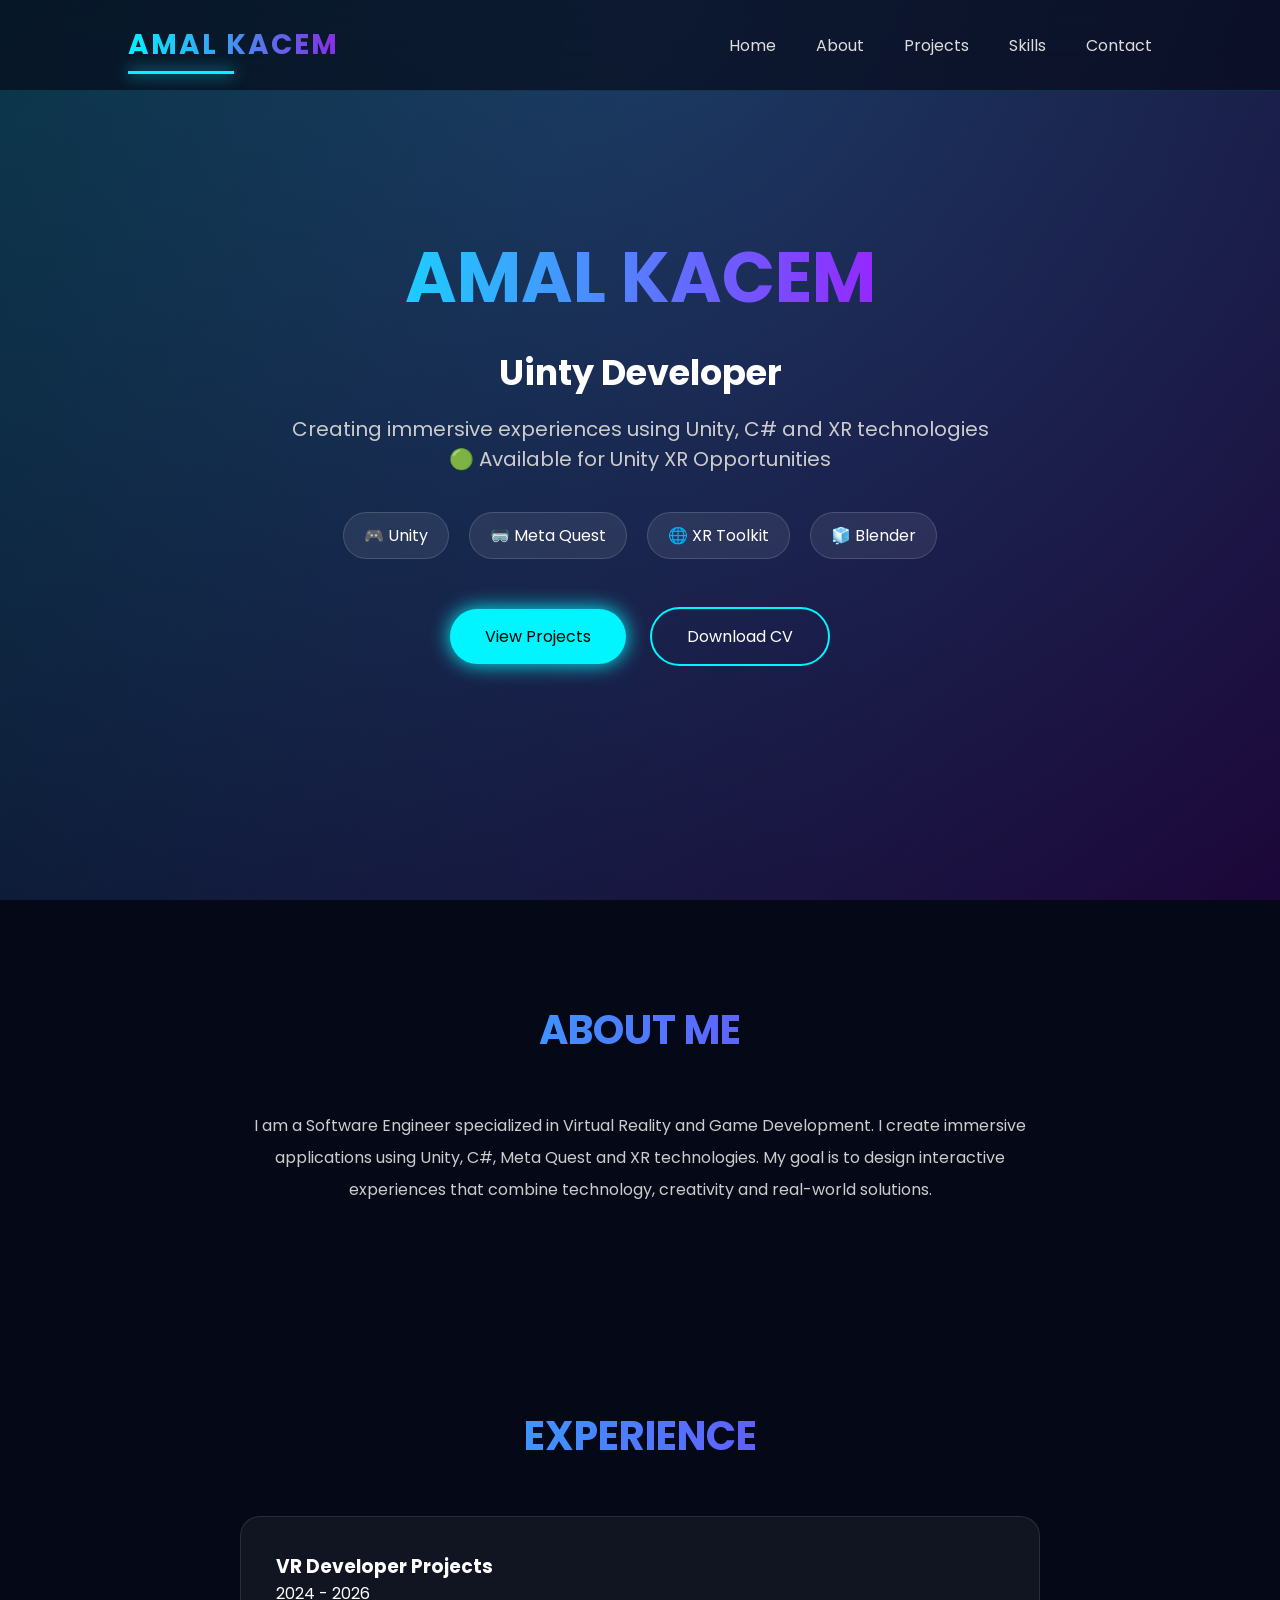
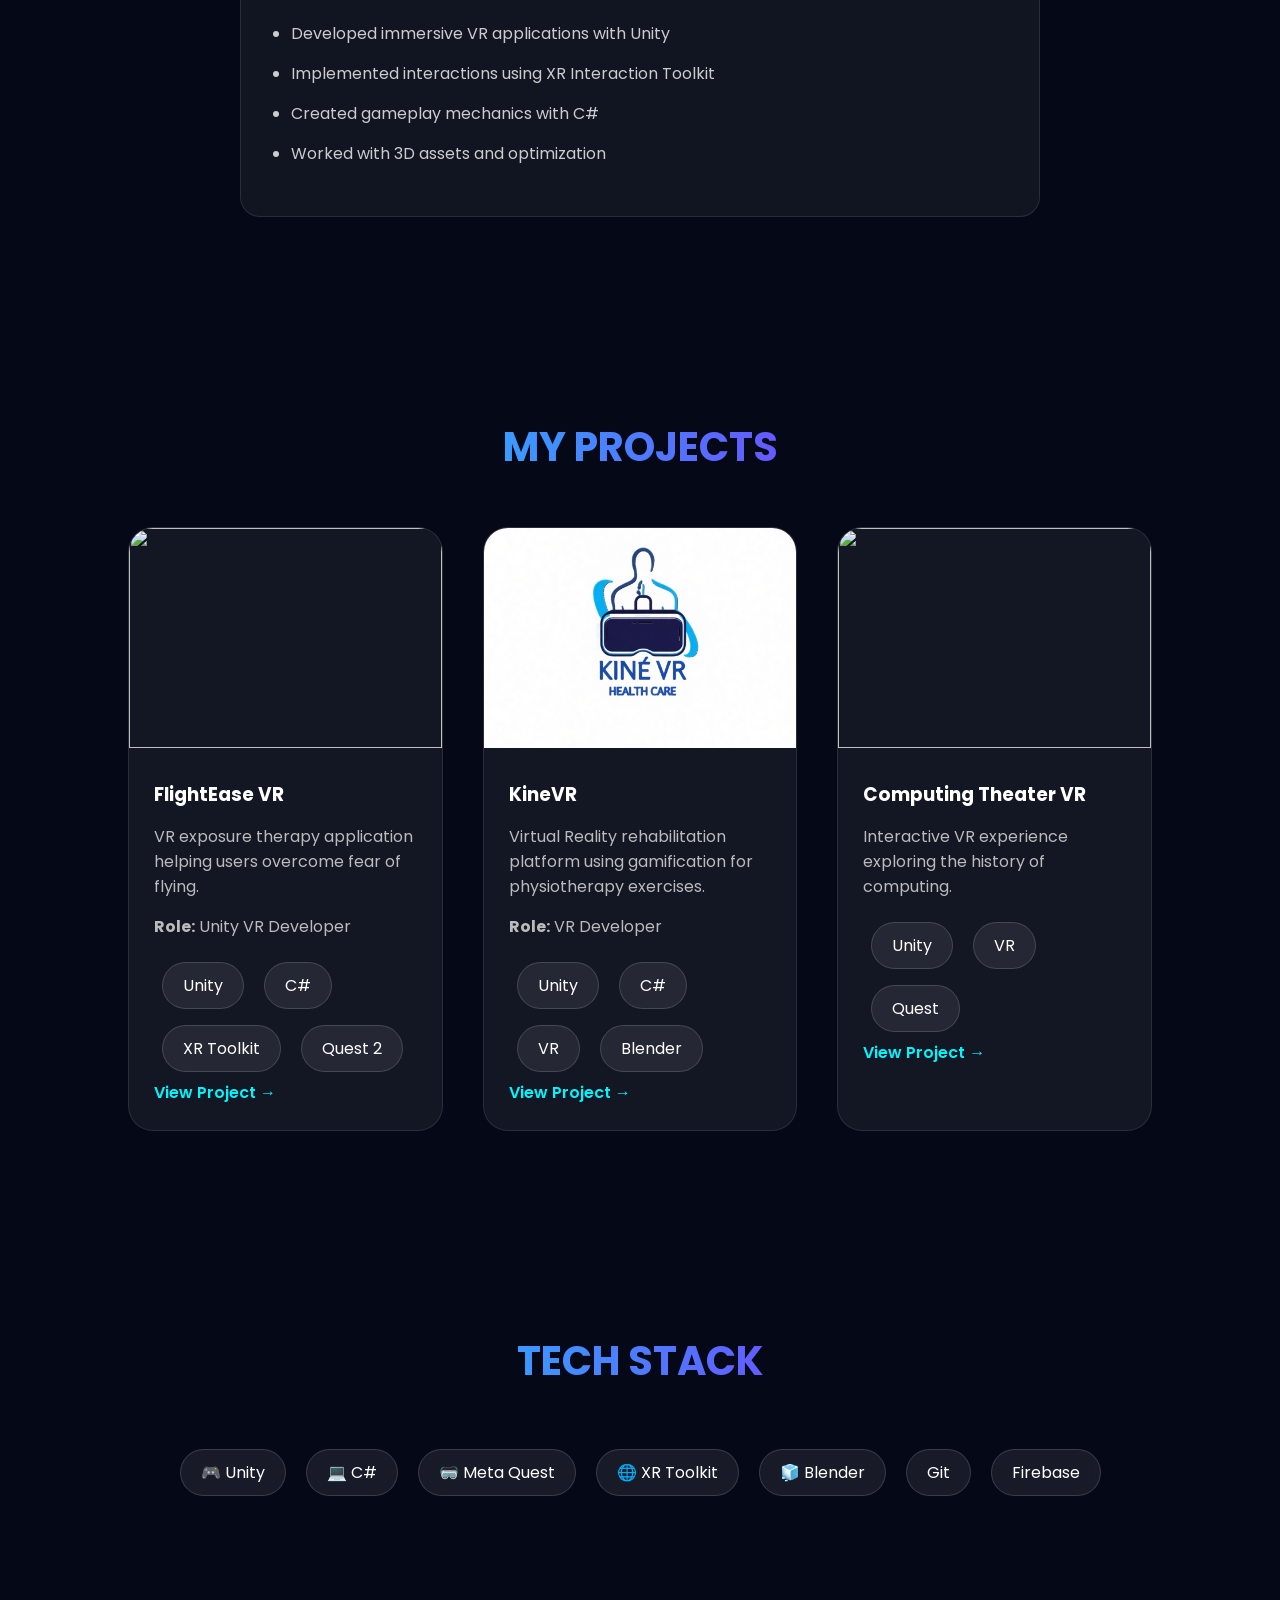
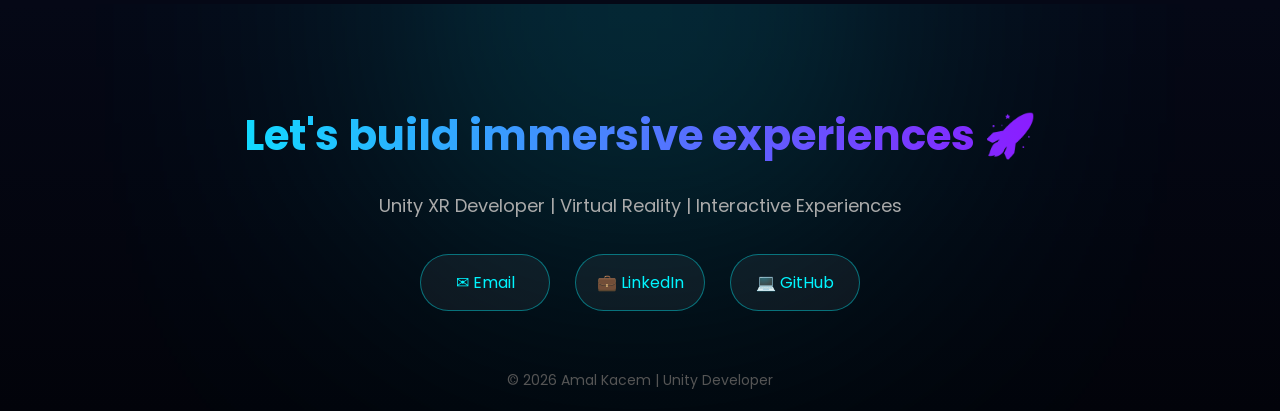
==== commit 0986c533: "Update index.html" ====
--- a/index.html
+++ b/index.html
@@ -62,7 +62,7 @@
 
 
 <h2>
-AR / VR Developer
+Uinty Developer
 </h2>
 
 
--- a/style.css
+++ b/style.css
@@ -785,7 +785,7 @@
 .contact::after{
 
 
-    content:"© 2026 Amal Kacem | AR/VR Developer";
+    content:"© 2026 Amal Kacem | Unity Developer";
 
 
     position:absolute;
@@ -815,5 +815,127 @@
 
 }
 
-
-}
+/* =========================
+ PROJECT DETAILS PAGE
+========================= */
+
+
+.project-hero{
+
+    min-height:80vh;
+
+    display:flex;
+
+    flex-direction:column;
+
+    justify-content:center;
+
+    align-items:center;
+
+    text-align:center;
+
+    padding-top:120px;
+
+}
+
+
+
+.project-hero h1{
+
+
+font-size:60px;
+
+
+background:
+
+linear-gradient(
+90deg,
+#00f5ff,
+#9d00ff
+);
+
+
+-webkit-background-clip:text;
+
+color:transparent;
+
+
+}
+
+
+
+.project-hero img{
+
+
+width:70%;
+
+max-width:900px;
+
+margin-top:40px;
+
+border-radius:25px;
+
+
+box-shadow:
+
+0 0 40px rgba(0,245,255,.3);
+
+
+}
+
+
+
+
+.project-video{
+
+
+width:80%;
+
+border-radius:20px;
+
+display:block;
+
+margin:auto;
+
+
+}
+
+
+
+.section ul{
+
+max-width:800px;
+
+margin:auto;
+
+
+}
+
+
+.section li{
+
+
+margin:15px;
+
+color:#ccc;
+
+
+}
+
+
+.project-video{
+    width:100%;
+    max-width:1000px;
+    margin:20px auto;
+}
+
+.project-video iframe{
+    width:100%;
+    height:500px;
+    border:none;
+    border-radius:20px;
+    box-shadow:0 10px 40px rgba(0,245,255,.25);
+}
+
+
+}
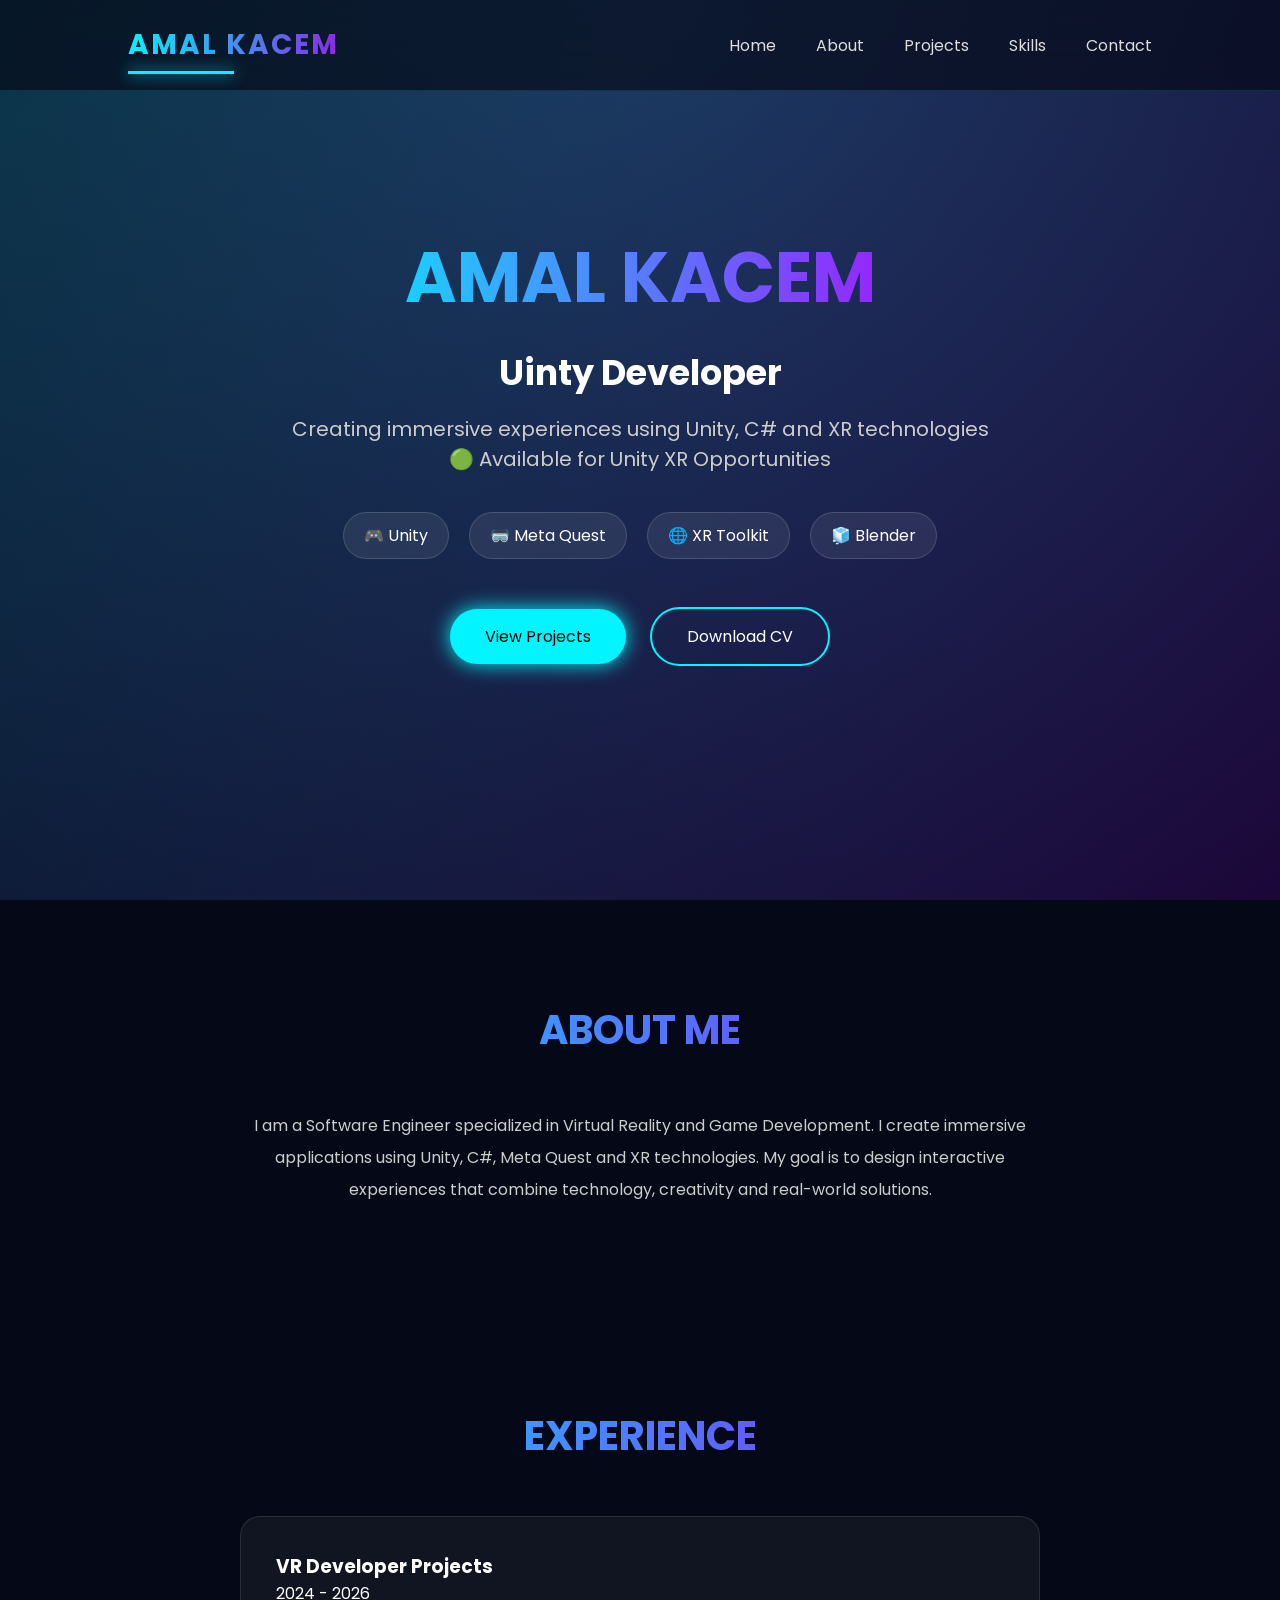
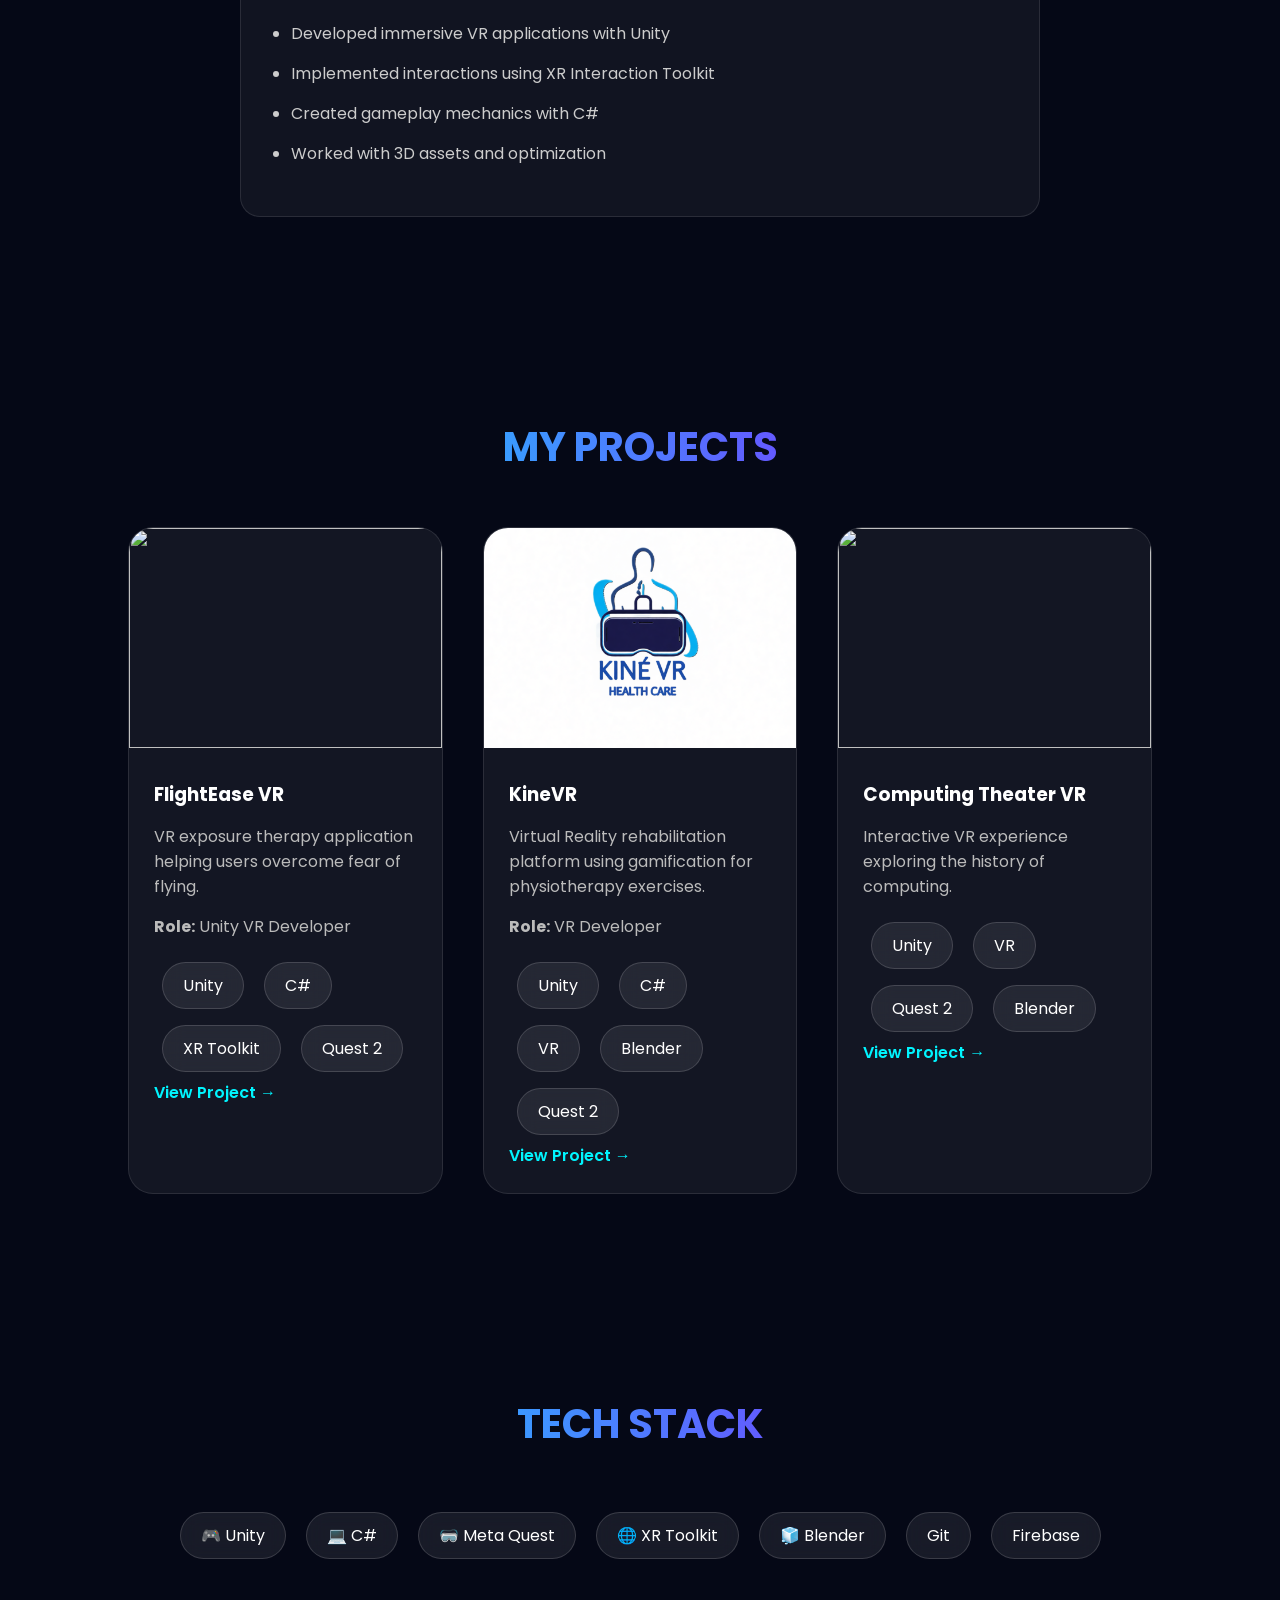
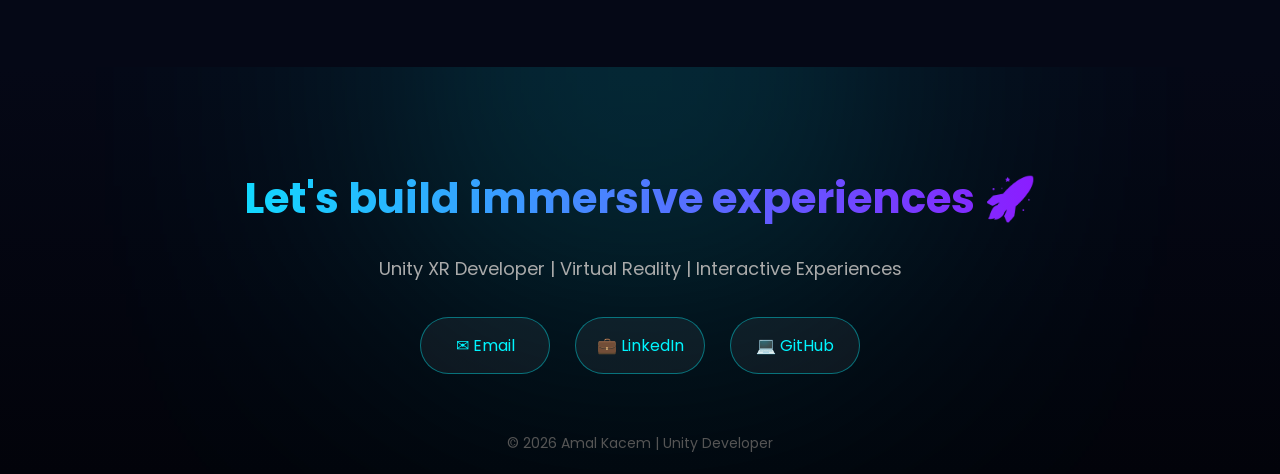
==== commit 9f5e098f: "Update index.html" ====
--- a/index.html
+++ b/index.html
@@ -93,7 +93,7 @@
 </a>
 
 
-<a href="CV UNITY DEV ENG.pdf"
+<a href="../Assets/cv.pdf"
 target="_blank"
 class="btn outline">
 
@@ -336,6 +336,7 @@
 <span>C#</span>
 <span>VR</span>
 <span>Blender</span>
+<span>Quest 2</span>
 
 </div>
 
@@ -390,7 +391,8 @@
 
 <span>Unity</span>
 <span>VR</span>
-<span>Quest</span>
+<span>Quest 2</span>
+<span>Blender</span>
 
 </div>
 
